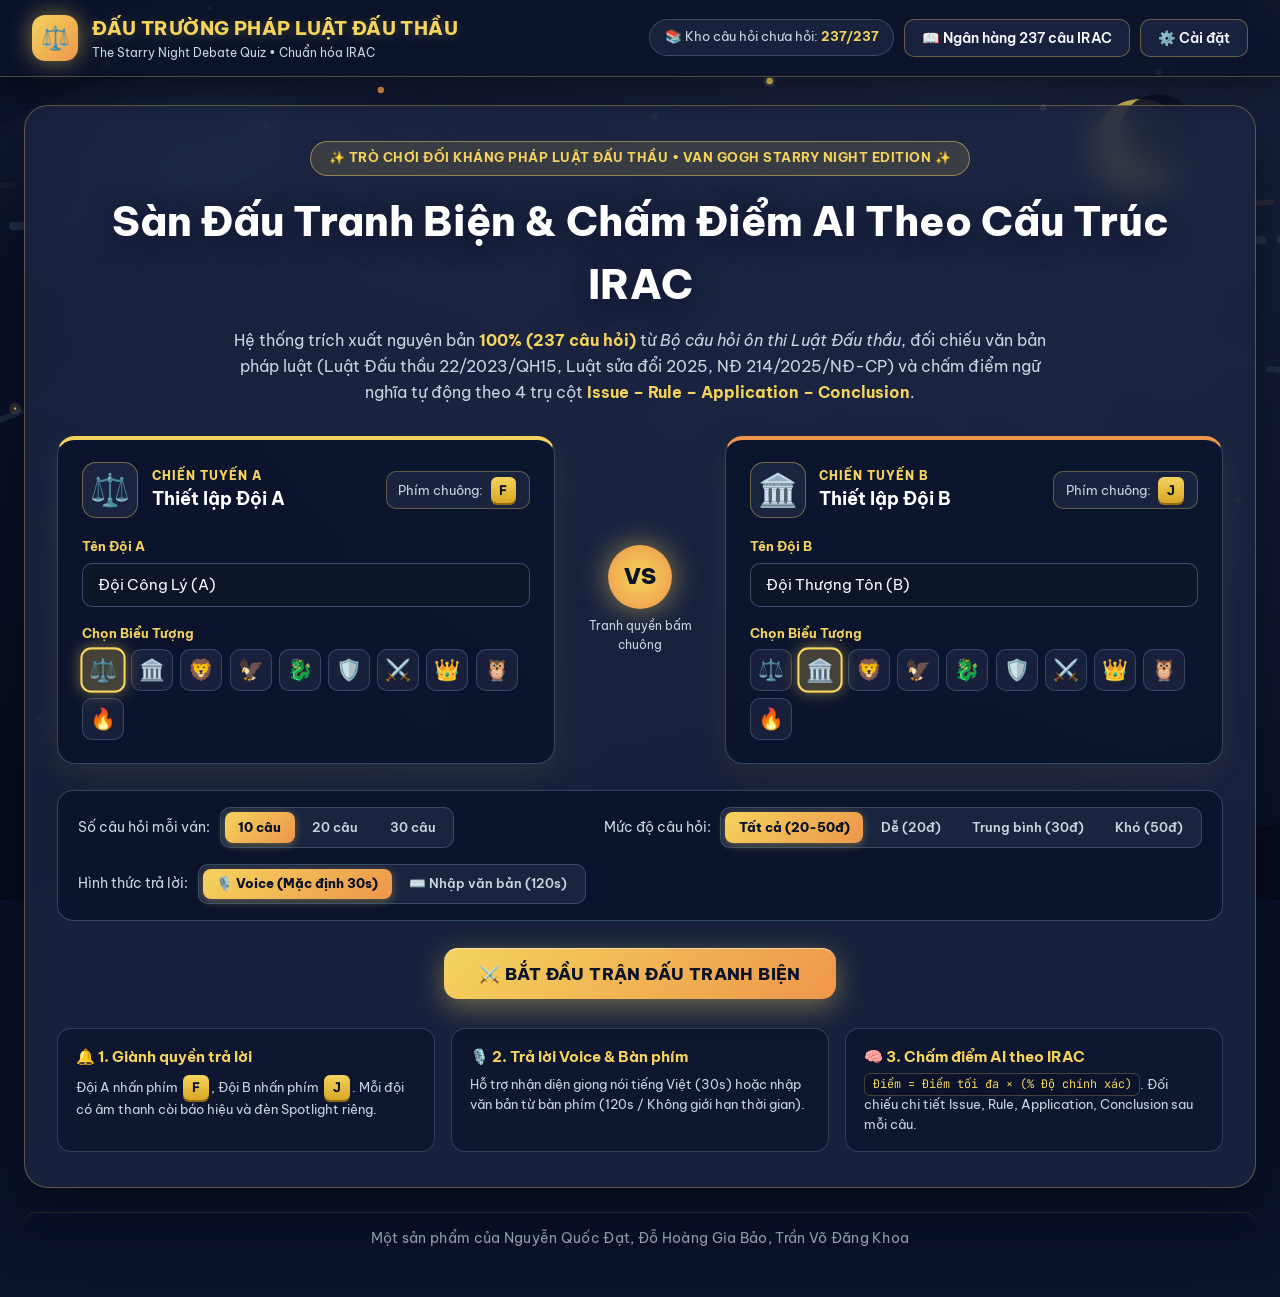
==== frontend-service/public/index.html @ 7b36e27c "feat(settings): Simplify text time setting to Default(120s) vs Custom(minutes/seconds) and add anti-" ====
<!DOCTYPE html>
<html lang="vi">
  <head>
    <meta charset="UTF-8" />
    <meta name="viewport" content="width=device-width, initial-scale=1.0" />
    <meta name="description" content="Trò chơi học thuật đối kháng ôn tập môn Pháp luật Đấu thầu theo cấu trúc IRAC - Trường Đại học Công nghệ Thông tin (UIT - ĐHQG TP.HCM)." />
    <meta name="author" content="Nguyễn Quốc Đạt, Đỗ Hoàng Gia Bảo, Trần Võ Đăng Khoa" />
    <meta name="referrer" content="no-referrer" />
    <title>Đấu Trường Pháp Luật Đấu Thầu | The Starry Night Debate Arena</title>
    <link rel="preconnect" href="https://fonts.googleapis.com" />
    <link rel="preconnect" href="https://fonts.gstatic.com" crossorigin />
    <link
      href="https://fonts.googleapis.com/css2?family=Be+Vietnam+Pro:ital,wght@0,400;0,500;0,600;0,700;0,800;1,400&family=Playfair+Display:ital,wght@0,700;0,800;1,600&family=JetBrains+Mono:wght@500;700&display=swap"
      rel="stylesheet"
    />
    <link rel="stylesheet" href="./styles.css?v=5.0" />
  </head>
  <body>
    <div id="root"></div>
    <script type="module" src="./app.js?v=5.0"></script>
  </body>
</html>
---- frontend-service/public/styles.css ----
:root {
  --bg-deep: #0B132B;
  --bg-deep-night: #0B132B;
  --bg-twilight: #1C2541;
  --cobalt-swirl: #3A506B;
  --star-yellow: #F4D35E;
  --star-amber: #EE964B;
  --cyan-glow: #5BC0BE;
  --text-light: #F8FAFC;
  --text-muted: #CBD5E1;
  --danger: #F87171;
  --success: #34D399;
}

* {
  box-sizing: border-box;
  margin: 0;
  padding: 0;
}

html, body {
  font-family: "Be Vietnam Pro", -apple-system, BlinkMacSystemFont, "Segoe UI", Roboto, sans-serif;
  background-color: var(--bg-deep);
  color: var(--text-light);
  min-height: 100vh;
  overflow-x: hidden;
  line-height: 1.55;
  -webkit-font-smoothing: antialiased;
}

h1, h2, .serif-title, .hero-heading, .victory-title {
  font-family: "Be Vietnam Pro", "Playfair Display", Georgia, serif;
}

kbd, code {
  font-family: "JetBrains Mono", monospace;
}

kbd {
  display: inline-block;
  padding: 0.15rem 0.55rem;
  border-radius: 6px;
  background: linear-gradient(180deg, #F4D35E, #D9A726);
  color: #0B132B;
  font-weight: 800;
  font-size: 0.84rem;
  box-shadow: 0 2px 0 #926B0F;
  margin: 0 2px;
}

code {
  background: rgba(11, 19, 43, 0.85);
  color: var(--star-yellow);
  padding: 0.15rem 0.45rem;
  border-radius: 6px;
  border: 1px solid rgba(244, 211, 94, 0.25);
  font-size: 0.88em;
}

/* =========================================================
   1. STARRY NIGHT FIXED BACKGROUND & SPOTLIGHTS
   ========================================================= */
.starry-bg-wrapper,
.starry-sky-layer {
  position: fixed;
  inset: 0;
  width: 100vw;
  height: 100vh;
  z-index: 0;
  pointer-events: none;
  overflow: hidden;
  background: radial-gradient(ellipse at 75% 15%, #1C2541 0%, #0B132B 70%, #060B19 100%);
}

.starry-svg {
  width: 100%;
  height: 100%;
  object-fit: cover;
  display: block;
}

.van-gogh-swirls path {
  animation: swirlDrift 16s ease-in-out infinite alternate;
}

.starry-star {
  animation: starTwinkle 3.5s ease-in-out infinite alternate;
}

@keyframes swirlDrift {
  0% {
    transform: translateX(-14px) translateY(0px);
  }
  100% {
    transform: translateX(16px) translateY(-8px);
  }
}

@keyframes starTwinkle {
  0% {
    opacity: 0.45;
  }
  100% {
    opacity: 1;
  }
}

.arena-spotlight {
  position: fixed;
  inset: 0;
  pointer-events: none;
  z-index: 1;
  transition: all 0.35s ease;
}

.spotlight-left {
  background: radial-gradient(circle at 22% 45%, rgba(244, 211, 94, 0.26) 0%, rgba(11, 19, 43, 0.76) 68%);
}

.spotlight-right {
  background: radial-gradient(circle at 78% 45%, rgba(238, 150, 75, 0.26) 0%, rgba(11, 19, 43, 0.76) 68%);
}

/* =========================================================
   2. APP SHELL & TOP NAVIGATION BAR
   ========================================================= */
.app-shell {
  position: relative;
  z-index: 2;
  min-height: 100vh;
  display: flex;
  flex-direction: column;
}

.top-nav {
  display: flex;
  align-items: center;
  justify-content: space-between;
  gap: 1rem;
  padding: 0.85rem 2rem;
  background: rgba(11, 19, 43, 0.86);
  backdrop-filter: blur(16px);
  border-bottom: 1px solid rgba(244, 211, 94, 0.28);
  position: sticky;
  top: 0;
  z-index: 40;
  box-shadow: 0 8px 32px rgba(0, 0, 0, 0.45);
}

@media (max-width: 820px) {
  .top-nav {
    flex-direction: column;
    padding: 0.85rem 1rem;
  }
}

.brand-logo {
  display: flex;
  align-items: center;
  gap: 0.9rem;
  cursor: pointer;
  user-select: none;
}

.brand-emblem {
  width: 46px;
  height: 46px;
  border-radius: 13px;
  background: linear-gradient(135deg, var(--star-yellow), var(--star-amber));
  color: var(--bg-deep);
  display: flex;
  align-items: center;
  justify-content: center;
  font-size: 1.45rem;
  font-weight: 800;
  box-shadow: 0 0 22px rgba(244, 211, 94, 0.5);
  flex-shrink: 0;
}

.brand-title {
  font-size: 1.18rem;
  font-weight: 800;
  color: var(--star-yellow);
  letter-spacing: 0.4px;
  text-shadow: 0 2px 12px rgba(244, 211, 94, 0.25);
}

.brand-subtitle {
  font-size: 0.78rem;
  color: var(--text-muted);
}

.nav-actions {
  display: flex;
  align-items: center;
  gap: 0.65rem;
  flex-wrap: wrap;
}

.history-pill {
  display: inline-flex;
  align-items: center;
  gap: 0.55rem;
  padding: 0.45rem 0.9rem;
  border-radius: 999px;
  background: rgba(28, 37, 65, 0.9);
  border: 1px solid rgba(58, 80, 107, 0.9);
  font-size: 0.84rem;
  color: var(--text-muted);
}

.history-pill strong {
  color: var(--star-yellow);
}

.btn-mini-reset {
  padding: 0.2rem 0.55rem;
  border-radius: 999px;
  background: rgba(238, 150, 75, 0.2);
  border: 1px solid rgba(238, 150, 75, 0.55);
  color: #FDBA74;
  font-size: 0.76rem;
  font-weight: 600;
  cursor: pointer;
  transition: all 0.2s ease;
  font-family: inherit;
}

.btn-mini-reset:hover {
  background: rgba(238, 150, 75, 0.38);
  color: #FFF;
}

/* =========================================================
   3. BUTTONS & CONTROLS
   ========================================================= */
.btn-secondary {
  display: inline-flex;
  align-items: center;
  justify-content: center;
  gap: 0.45rem;
  padding: 0.55rem 1.05rem;
  border-radius: 10px;
  background: rgba(28, 37, 65, 0.85);
  color: var(--text-light);
  border: 1px solid rgba(244, 211, 94, 0.35);
  font-weight: 600;
  font-size: 0.88rem;
  font-family: inherit;
  cursor: pointer;
  transition: all 0.2s ease;
}

.btn-secondary:hover {
  background: rgba(58, 80, 107, 0.9);
  border-color: var(--star-yellow);
  transform: translateY(-1px);
}

.btn-primary-gold {
  display: inline-flex;
  align-items: center;
  justify-content: center;
  gap: 0.6rem;
  padding: 0.95rem 2.2rem;
  border-radius: 14px;
  background: linear-gradient(135deg, #F4D35E 0%, #EE964B 100%);
  color: #0B132B;
  font-weight: 800;
  font-size: 1.05rem;
  letter-spacing: 0.4px;
  border: none;
  cursor: pointer;
  font-family: inherit;
  box-shadow: 0 8px 28px rgba(244, 211, 94, 0.4), inset 0 1px 0 rgba(255, 255, 255, 0.5);
  transition: all 0.22s ease;
}

.btn-primary-gold:hover:not(:disabled) {
  transform: translateY(-2px) scale(1.01);
  box-shadow: 0 12px 34px rgba(244, 211, 94, 0.6);
}

.btn-primary-gold:disabled {
  opacity: 0.6;
  cursor: not-allowed;
}

/* =========================================================
   4. LANDING PAGE & TEAM SETUP
   ========================================================= */
.landing-container {
  flex: 1;
  width: 100%;
  max-width: 1280px;
  margin: 0 auto;
  padding: 1.75rem 1.5rem 2rem;
  display: flex;
  flex-direction: column;
  justify-content: space-between;
  gap: 1.5rem;
}

.hero-card {
  background: rgba(28, 37, 65, 0.82);
  backdrop-filter: blur(18px);
  border: 1px solid rgba(244, 211, 94, 0.3);
  border-radius: 24px;
  padding: 2.2rem 2rem;
  box-shadow: 0 24px 60px rgba(4, 8, 20, 0.72);
  text-align: center;
}

.hero-badge {
  display: inline-flex;
  align-items: center;
  gap: 0.45rem;
  padding: 0.4rem 1.1rem;
  border-radius: 999px;
  background: rgba(244, 211, 94, 0.14);
  border: 1px solid rgba(244, 211, 94, 0.48);
  color: var(--star-yellow);
  font-size: 0.8rem;
  font-weight: 700;
  letter-spacing: 0.5px;
  margin-bottom: 0.9rem;
}

.hero-heading {
  font-size: clamp(1.7rem, 3.2vw, 2.55rem);
  font-weight: 800;
  color: #FFFFFF;
  margin-bottom: 0.75rem;
  text-shadow: 0 4px 24px rgba(11, 19, 43, 0.9);
}

.hero-desc {
  color: var(--text-muted);
  max-width: 840px;
  margin: 0 auto 1.85rem;
  font-size: 0.98rem;
  line-height: 1.65;
}

.hero-desc strong {
  color: var(--star-yellow);
}

.teams-setup-grid {
  display: grid;
  grid-template-columns: 1fr auto 1fr;
  gap: 1.5rem;
  align-items: stretch;
  margin-bottom: 1.65rem;
  text-align: left;
}

@media (max-width: 960px) {
  .teams-setup-grid {
    grid-template-columns: 1fr;
  }
}

.team-setup-box {
  background: rgba(11, 19, 43, 0.78);
  border: 1px solid rgba(58, 80, 107, 0.85);
  border-radius: 18px;
  padding: 1.4rem 1.5rem;
  transition: all 0.25s ease;
}

.team-a-box {
  border-top: 4px solid var(--star-yellow);
  box-shadow: 0 10px 30px rgba(244, 211, 94, 0.08);
}

.team-b-box {
  border-top: 4px solid var(--star-amber);
  box-shadow: 0 10px 30px rgba(238, 150, 75, 0.08);
}

.team-box-header {
  display: flex;
  align-items: center;
  justify-content: space-between;
  gap: 0.85rem;
  margin-bottom: 1.15rem;
  flex-wrap: wrap;
}

.team-avatar-large {
  width: 56px;
  height: 56px;
  border-radius: 14px;
  background: rgba(28, 37, 65, 0.95);
  border: 1px solid rgba(244, 211, 94, 0.4);
  display: flex;
  align-items: center;
  justify-content: center;
  font-size: 2rem;
  flex-shrink: 0;
}

.team-tag {
  display: block;
  font-size: 0.72rem;
  font-weight: 800;
  letter-spacing: 1px;
  color: var(--star-yellow);
  text-transform: uppercase;
}

.team-box-header h3 {
  font-size: 1.15rem;
  color: #FFFFFF;
}

.buzzer-badge {
  margin-left: auto;
  display: inline-flex;
  align-items: center;
  gap: 0.35rem;
  padding: 0.35rem 0.7rem;
  border-radius: 10px;
  background: rgba(28, 37, 65, 0.9);
  border: 1px solid rgba(244, 211, 94, 0.32);
  font-size: 0.82rem;
  color: var(--text-muted);
}

.field-label {
  display: block;
  font-size: 0.82rem;
  font-weight: 700;
  color: var(--star-yellow);
  margin-bottom: 0.4rem;
}

.text-input {
  width: 100%;
  padding: 0.7rem 0.95rem;
  border-radius: 10px;
  background: rgba(15, 23, 42, 0.92);
  border: 1px solid rgba(58, 80, 107, 0.95);
  color: var(--text-light);
  font-size: 0.96rem;
  font-family: inherit;
  margin-bottom: 1rem;
  transition: all 0.2s ease;
}

.text-input:focus {
  outline: none;
  border-color: var(--star-yellow);
  box-shadow: 0 0 0 3px rgba(244, 211, 94, 0.22);
}

.avatar-picker {
  display: flex;
  gap: 0.45rem;
  flex-wrap: wrap;
}

.avatar-btn {
  width: 42px;
  height: 42px;
  border-radius: 10px;
  font-size: 1.3rem;
  background: rgba(28, 37, 65, 0.75);
  border: 1px solid rgba(58, 80, 107, 0.85);
  cursor: pointer;
  transition: all 0.15s ease;
  display: flex;
  align-items: center;
  justify-content: center;
}

.avatar-btn:hover {
  border-color: var(--star-yellow);
  transform: translateY(-2px);
}

.avatar-btn.avatar-selected,
.avatar-btn.active {
  background: rgba(244, 211, 94, 0.24);
  border: 2px solid var(--star-yellow);
  transform: scale(1.08);
  box-shadow: 0 0 14px rgba(244, 211, 94, 0.45);
}

.vs-divider {
  display: flex;
  flex-direction: column;
  align-items: center;
  justify-content: center;
  gap: 0.55rem;
  padding: 0 0.35rem;
}

.vs-circle {
  width: 64px;
  height: 64px;
  border-radius: 50%;
  background: radial-gradient(circle, var(--star-yellow), var(--star-amber));
  color: var(--bg-deep);
  font-weight: 900;
  font-size: 1.35rem;
  display: flex;
  align-items: center;
  justify-content: center;
  box-shadow: 0 0 28px rgba(244, 211, 94, 0.55);
}

.vs-caption {
  font-size: 0.76rem;
  color: var(--text-muted);
  text-align: center;
  max-width: 110px;
}

/* Quick Match Options Bar */
.quick-match-bar {
  display: flex;
  align-items: center;
  justify-content: space-between;
  flex-wrap: wrap;
  gap: 1rem;
  padding: 1rem 1.25rem;
  border-radius: 16px;
  background: rgba(11, 19, 43, 0.78);
  border: 1px solid rgba(58, 80, 107, 0.85);
  margin-bottom: 1.65rem;
}

.quick-option {
  display: flex;
  align-items: center;
  gap: 0.6rem;
  flex-wrap: wrap;
  font-size: 0.88rem;
  color: var(--text-muted);
}

.segmented-control {
  display: inline-flex;
  background: rgba(28, 37, 65, 0.95);
  padding: 0.25rem;
  border-radius: 10px;
  border: 1px solid rgba(58, 80, 107, 0.85);
  gap: 0.25rem;
  flex-wrap: wrap;
}

.seg-btn {
  padding: 0.42rem 0.85rem;
  border-radius: 8px;
  border: none;
  background: transparent;
  color: var(--text-muted);
  font-weight: 600;
  font-size: 0.84rem;
  font-family: inherit;
  cursor: pointer;
  transition: all 0.18s ease;
}

.seg-btn:hover {
  color: #FFFFFF;
}

.seg-btn.seg-active {
  background: linear-gradient(135deg, var(--star-yellow), var(--star-amber));
  color: #0B132B;
  font-weight: 800;
  box-shadow: 0 2px 10px rgba(244, 211, 94, 0.35);
}

.config-summary-pill {
  padding: 0.42rem 0.85rem;
  border-radius: 8px;
  background: rgba(28, 37, 65, 0.9);
  border: 1px solid rgba(244, 211, 94, 0.28);
  color: var(--text-light);
  font-size: 0.84rem;
}

.config-summary-pill strong {
  color: var(--star-yellow);
}

.hero-cta-row {
  margin: 0.5rem 0 1.85rem;
}

.rules-grid {
  display: grid;
  grid-template-columns: repeat(3, 1fr);
  gap: 1rem;
  text-align: left;
}

@media (max-width: 860px) {
  .rules-grid {
    grid-template-columns: 1fr;
  }
}

.rule-mini-card {
  background: rgba(11, 19, 43, 0.68);
  border: 1px solid rgba(58, 80, 107, 0.7);
  border-radius: 14px;
  padding: 1rem 1.15rem;
}

.rule-mini-card h4 {
  color: var(--star-yellow);
  font-size: 0.95rem;
  margin-bottom: 0.35rem;
}

.rule-mini-card p {
  font-size: 0.84rem;
  color: var(--text-muted);
  line-height: 1.5;
}

.landing-credits {
  text-align: center;
  padding: 0.95rem 1rem;
  font-size: 0.85rem;
  color: rgba(203, 213, 225, 0.82);
  border-top: 1px solid rgba(244, 211, 94, 0.18);
  background: rgba(11, 19, 43, 0.65);
  border-radius: 12px;
  letter-spacing: 0.3px;
}

/* =========================================================
   5. DEBATE ARENA HUD & CENTERED CLOCK MEDALLION
   ========================================================= */
.arena-container {
  flex: 1;
  width: 100%;
  max-width: 1280px;
  margin: 0 auto;
  padding: 1.4rem 1.5rem 2.5rem;
  display: flex;
  flex-direction: column;
  gap: 1.25rem;
}

.arena-hud {
  display: grid;
  grid-template-columns: 1fr 240px 1fr;
  gap: 1.25rem;
  align-items: center;
  justify-items: center;
}

@media (max-width: 900px) {
  .arena-hud {
    grid-template-columns: 1fr;
  }
}

.hud-team {
  width: 100%;
  display: flex;
  align-items: center;
  justify-content: space-between;
  padding: 1.15rem 1.4rem;
  border-radius: 18px;
  background: rgba(28, 37, 65, 0.88);
  backdrop-filter: blur(14px);
  border: 2px solid rgba(58, 80, 107, 0.85);
  transition: all 0.3s ease;
}

.hud-team-a {
  border-left: 5px solid var(--star-yellow);
}

.hud-team-b {
  border-right: 5px solid var(--star-amber);
}

.hud-team.hud-active-spotlight {
  border-color: var(--star-yellow);
  box-shadow: 0 0 36px rgba(244, 211, 94, 0.6);
  transform: scale(1.02);
  background: rgba(38, 52, 92, 0.95);
}

.hud-team-meta {
  display: flex;
  align-items: center;
  gap: 0.85rem;
}

.hud-right {
  text-align: right;
}

.hud-avatar {
  width: 52px;
  height: 52px;
  border-radius: 14px;
  background: rgba(11, 19, 43, 0.9);
  border: 1px solid rgba(244, 211, 94, 0.35);
  display: flex;
  align-items: center;
  justify-content: center;
  font-size: 1.9rem;
}

.hud-name {
  font-weight: 800;
  font-size: 1.08rem;
  color: #FFFFFF;
}

.hud-key-hint {
  font-size: 0.78rem;
  color: var(--text-muted);
  margin-top: 0.15rem;
}

.hud-score {
  font-size: 2.15rem;
  font-weight: 800;
  color: var(--star-yellow);
  font-variant-numeric: tabular-nums;
}

.hud-score small {
  font-size: 1rem;
  color: var(--text-muted);
}

/* Dead-Center Clock Medallion */
.hud-center {
  width: 240px;
  margin: 0 auto;
  display: flex;
  flex-direction: column;
  align-items: center;
  justify-content: center;
  text-align: center;
  gap: 0.45rem;
  padding: 0.85rem 1rem;
  border-radius: 22px;
  background: rgba(11, 19, 43, 0.94);
  border: 1.5px solid rgba(244, 211, 94, 0.48);
  box-shadow: 0 12px 34px rgba(0, 0, 0, 0.6), 0 0 24px rgba(244, 211, 94, 0.15);
}

.round-pill {
  font-size: 0.76rem;
  font-weight: 800;
  letter-spacing: 0.9px;
  color: var(--star-yellow);
  text-transform: uppercase;
}

.timer-box {
  width: 100%;
  display: flex;
   flex-direction: column;
  align-items: center;
  justify-content: center;
}

.countdown-widget {
  width: 100%;
  display: flex;
  flex-direction: column;
  align-items: center;
  justify-content: center;
  gap: 0.4rem;
}

.countdown-ring-wrap {
  position: relative;
  width: 88px;
  height: 88px;
  margin: 0 auto;
  display: flex;
  align-items: center;
  justify-content: center;
}

.countdown-svg {
  transform: rotate(-90deg);
  filter: drop-shadow(0 0 10px rgba(244, 211, 94, 0.35));
}

.countdown-track {
  stroke: rgba(58, 80, 107, 0.7);
}

.countdown-progress {
  stroke: var(--star-yellow);
  stroke-linecap: round;
  transition: stroke-dashoffset 0.35s linear, stroke 0.25s ease;
}

.countdown-center-text {
  position: absolute;
  inset: 0;
  display: flex;
  align-items: center;
  justify-content: center;
  font-size: 1.55rem;
  font-weight: 800;
  color: var(--star-yellow);
  font-variant-numeric: tabular-nums;
  text-shadow: 0 2px 10px rgba(244, 211, 94, 0.35);
}

.countdown-phase-label {
  font-size: 0.78rem;
  font-weight: 700;
  color: var(--text-light);
  text-align: center;
}

.countdown-bar-outer {
  width: 100%;
  height: 6px;
  border-radius: 999px;
  background: rgba(28, 37, 65, 0.95);
  overflow: hidden;
  border: 1px solid rgba(58, 80, 107, 0.8);
}

.countdown-bar-inner {
  height: 100%;
  background: linear-gradient(90deg, var(--star-yellow), var(--star-amber));
  border-radius: 999px;
  transition: width 0.35s linear;
}

.countdown-widget.timer-critical .countdown-progress {
  stroke: #F87171;
}

.countdown-widget.timer-critical .countdown-center-text {
  color: #F87171;
  animation: criticalPulse 0.45s ease-in-out infinite alternate;
}

.countdown-widget.timer-critical .countdown-bar-inner {
  background: linear-gradient(90deg, #EF4444, #F87171);
}

@keyframes criticalPulse {
  from {
    transform: scale(1);
    text-shadow: 0 0 8px rgba(248, 113, 113, 0.5);
  }
  to {
    transform: scale(1.12);
    text-shadow: 0 0 22px rgba(248, 113, 113, 0.95);
  }
}

.btn-quit-match {
  background: transparent;
  border: none;
  color: rgba(248, 113, 113, 0.85);
  font-size: 0.75rem;
  font-weight: 600;
  cursor: pointer;
  font-family: inherit;
  margin-top: 0.1rem;
}

.btn-quit-match:hover {
  color: #FCA5A5;
  text-decoration: underline;
}

/* Stage Transition & Question Card */
.stage-transition-card,
.question-arena-card {
  background: rgba(28, 37, 65, 0.86);
  backdrop-filter: blur(18px);
  border: 1px solid rgba(244, 211, 94, 0.38);
  border-radius: 22px;
  padding: 2rem;
  box-shadow: 0 20px 50px rgba(4, 8, 20, 0.7);
}

.stage-transition-card {
  text-align: center;
  padding: 4rem 2rem;
}

.swirl-spinner {
  width: 56px;
  height: 56px;
  border-radius: 50%;
  border: 4px solid rgba(244, 211, 94, 0.2);
  border-top-color: var(--star-yellow);
  border-right-color: var(--star-amber);
  margin: 0 auto 1.2rem;
  animation: spin 0.9s linear infinite;
}

@keyframes spin {
  to {
    transform: rotate(360deg);
  }
}

.transition-diff {
  color: var(--text-muted);
  margin-top: 0.5rem;
}

.question-card-header {
  display: flex;
  align-items: center;
  justify-content: space-between;
  flex-wrap: wrap;
  gap: 0.75rem;
  margin-bottom: 1.1rem;
}

.q-number-badge {
  padding: 0.35rem 0.9rem;
  border-radius: 999px;
  background: rgba(11, 19, 43, 0.85);
  border: 1px solid rgba(244, 211, 94, 0.35);
  color: var(--star-yellow);
  font-weight: 700;
  font-size: 0.84rem;
}

.q-diff-badge {
  padding: 0.35rem 0.95rem;
  border-radius: 999px;
  font-weight: 700;
  font-size: 0.84rem;
}

.diff-easy {
  background: rgba(52, 211, 153, 0.18);
  color: #6EE7B7;
  border: 1px solid rgba(52, 211, 153, 0.48);
}

.diff-medium {
  background: rgba(244, 211, 94, 0.18);
  color: var(--star-yellow);
  border: 1px solid rgba(244, 211, 94, 0.5);
}

.diff-hard {
  background: rgba(238, 150, 75, 0.22);
  color: #FDBA74;
  border: 1px solid rgba(238, 150, 75, 0.55);
}

.question-verbatim-text {
  font-size: clamp(1.2rem, 2.1vw, 1.5rem);
  font-weight: 700;
  color: #FFFFFF;
  line-height: 1.6;
  padding: 1.35rem 1.5rem;
  border-radius: 16px;
  background: rgba(11, 19, 43, 0.78);
  border-left: 5px solid var(--star-yellow);
  margin-bottom: 1.5rem;
}

/* Buzzer Buttons Zone */
.steal-alert {
  padding: 0.85rem 1.15rem;
  border-radius: 12px;
  background: rgba(238, 150, 75, 0.2);
  border: 1px solid var(--star-amber);
  color: #FDBA74;
  font-weight: 600;
  text-align: center;
  margin-bottom: 1.15rem;
}

.buzzer-buttons-row {
  display: grid;
  grid-template-columns: 1fr 1fr;
  gap: 1.35rem;
}

@media (max-width: 720px) {
  .buzzer-buttons-row {
    grid-template-columns: 1fr;
  }
}

.buzzer-big-btn {
  display: flex;
  flex-direction: column;
  align-items: center;
  justify-content: center;
  gap: 0.5rem;
  padding: 1.85rem 1.25rem;
  border-radius: 18px;
  background: linear-gradient(145deg, rgba(17, 27, 56, 0.95), rgba(11, 19, 43, 0.95));
  border: 2px solid rgba(244, 211, 94, 0.4);
  color: #FFFFFF;
  cursor: pointer;
  font-family: inherit;
  transition: all 0.2s ease;
}

.buzzer-a:hover:not(:disabled) {
  border-color: var(--star-yellow);
  box-shadow: 0 0 32px rgba(244, 211, 94, 0.5);
  transform: translateY(-3px);
}

.buzzer-b {
  border-color: rgba(238, 150, 75, 0.45);
}

.buzzer-b:hover:not(:disabled) {
  border-color: var(--star-amber);
  box-shadow: 0 0 32px rgba(238, 150, 75, 0.5);
  transform: translateY(-3px);
}

.buzzer-disabled {
  opacity: 0.4;
  cursor: not-allowed;
}

.buzzer-icon {
  font-size: 2.5rem;
}

.buzzer-team-title {
  font-size: 1.2rem;
  font-weight: 800;
  color: var(--star-yellow);
}

.buzzer-key-Prompt {
  font-size: 0.88rem;
  color: var(--text-muted);
}

/* Answering Panel */
.answering-panel {
  background: rgba(11, 19, 43, 0.82);
  border: 1px solid rgba(244, 211, 94, 0.35);
  border-radius: 18px;
  padding: 1.4rem;
}

.answering-banner {
  display: flex;
  align-items: center;
  justify-content: space-between;
  flex-wrap: wrap;
  gap: 1rem;
  margin-bottom: 1.15rem;
}

.answering-team-info {
  display: flex;
  align-items: center;
  gap: 0.75rem;
}

.spotlight-icon {
  font-size: 1.65rem;
}

.answering-team-info strong {
  color: var(--star-yellow);
  font-size: 1.05rem;
}

.answering-team-info p {
  font-size: 0.82rem;
  color: var(--text-muted);
}

.mode-switcher {
  display: inline-flex;
  background: rgba(28, 37, 65, 0.95);
  padding: 0.25rem;
  border-radius: 10px;
  border: 1px solid rgba(58, 80, 107, 0.9);
  gap: 0.25rem;
}

.mode-btn {
  padding: 0.45rem 0.9rem;
  border-radius: 8px;
  border: none;
  background: transparent;
  color: var(--text-muted);
  font-weight: 600;
  font-size: 0.84rem;
  font-family: inherit;
  cursor: pointer;
}

.mode-btn.mode-active {
  background: var(--star-yellow);
  color: #0B132B;
  font-weight: 800;
}

.voice-controls-box {
  margin-bottom: 1rem;
}

.btn-mic {
  width: 100%;
  padding: 0.85rem 1.2rem;
  border-radius: 12px;
  border: 1.5px dashed rgba(244, 211, 94, 0.55);
  background: rgba(28, 37, 65, 0.8);
  color: var(--star-yellow);
  font-weight: 700;
  font-size: 0.95rem;
  font-family: inherit;
  cursor: pointer;
  transition: all 0.2s ease;
}

.btn-mic.mic-recording {
  background: rgba(239, 68, 68, 0.22);
  border: 1.5px solid #F87171;
  color: #FCA5A5;
}

.interim-transcript {
  margin-top: 0.6rem;
  padding: 0.6rem 0.9rem;
  border-radius: 8px;
  background: rgba(244, 211, 94, 0.12);
  color: var(--star-yellow);
  font-style: italic;
  font-size: 0.9rem;
}

.voice-error-msg {
  margin-top: 0.6rem;
  padding: 0.6rem 0.9rem;
  border-radius: 8px;
  background: rgba(239, 68, 68, 0.18);
  border: 1px solid rgba(248, 113, 113, 0.45);
  color: #FCA5A5;
  font-size: 0.85rem;
}

.answer-textarea {
  width: 100%;
  min-height: 125px;
  padding: 1rem;
  border-radius: 12px;
  background: rgba(7, 12, 28, 0.92);
  border: 1.5px solid rgba(58, 80, 107, 0.95);
  color: #FFFFFF;
  font-size: 1rem;
  font-family: inherit;
  resize: vertical;
  margin-bottom: 1rem;
}

.answer-textarea:focus {
  outline: none;
  border-color: var(--star-yellow);
  box-shadow: 0 0 0 3px rgba(244, 211, 94, 0.22);
}

.answering-actions {
  display: flex;
  justify-content: flex-end;
}

.grading-loading-box {
  text-align: center;
  padding: 2.5rem 1rem;
  color: var(--star-yellow);
  font-weight: 600;
}

/* =========================================================
   6. ROUND RESULT & IRAC SIDE-BY-SIDE COMPARISON
   ========================================================= */
.round-result-panel {
  display: flex;
  flex-direction: column;
  gap: 1.4rem;
}

.score-summary-banner {
  display: grid;
  grid-template-columns: auto 1fr auto;
  gap: 1.35rem;
  align-items: center;
  padding: 1.35rem;
  border-radius: 16px;
  background: rgba(11, 19, 43, 0.88);
  border: 1px solid rgba(244, 211, 94, 0.4);
}

@media (max-width: 860px) {
  .score-summary-banner {
    grid-template-columns: 1fr;
    text-align: center;
  }
}

.score-circle {
  width: 96px;
  height: 96px;
  border-radius: 50%;
  background: radial-gradient(circle, rgba(244, 211, 94, 0.25), rgba(11, 19, 43, 0.95));
  border: 3px solid var(--star-yellow);
  display: flex;
  flex-direction: column;
  align-items: center;
  justify-content: center;
  margin: 0 auto;
}

.accuracy-big {
  font-size: 1.65rem;
  font-weight: 800;
  color: var(--star-yellow);
}

.accuracy-label {
  font-size: 0.7rem;
  color: var(--text-muted);
}

.formula-title {
  font-size: 1.1rem;
  margin-bottom: 0.35rem;
}

.earned-points-highlight {
  color: #6EE7B7;
  font-size: 1.25rem;
}

.formula-math {
  font-size: 0.88rem;
  color: var(--text-muted);
  margin-bottom: 0.5rem;
}

.ai-feedback-text {
  font-size: 0.92rem;
  color: var(--text-light);
}

.irac-pillar-bars {
  display: grid;
  grid-template-columns: 1fr 1fr;
  gap: 0.5rem 1rem;
  background: rgba(28, 37, 65, 0.8);
  padding: 0.85rem 1rem;
  border-radius: 12px;
  font-size: 0.84rem;
}

.pillar-item strong {
  color: var(--star-yellow);
}

.comparison-table-wrapper {
  background: rgba(11, 19, 43, 0.78);
  border: 1px solid rgba(58, 80, 107, 0.85);
  border-radius: 16px;
  padding: 1.35rem;
}

.comparison-heading {
  color: var(--star-yellow);
  font-size: 1.05rem;
  margin-bottom: 1rem;
}

.comparison-grid {
  display: grid;
  grid-template-columns: 1fr 1.35fr;
  gap: 1.25rem;
}

@media (max-width: 900px) {
  .comparison-grid {
    grid-template-columns: 1fr;
  }
}

.player-answer-col h4,
.canonical-irac-col h4 {
  font-size: 0.92rem;
  color: var(--text-muted);
  margin-bottom: 0.65rem;
}

.player-answer-box {
  padding: 1rem;
  border-radius: 12px;
  background: rgba(28, 37, 65, 0.75);
  border: 1px solid rgba(58, 80, 107, 0.9);
  color: #FFFFFF;
  min-height: 160px;
  white-space: pre-wrap;
  line-height: 1.6;
}

.irac-blocks {
  display: flex;
  flex-direction: column;
  gap: 0.75rem;
}

.irac-block {
  padding: 0.85rem 1rem;
  border-radius: 12px;
  background: rgba(28, 37, 65, 0.82);
  border-left: 4px solid var(--star-yellow);
}

.irac-tag {
  display: inline-block;
  font-size: 0.76rem;
  font-weight: 800;
  text-transform: uppercase;
  letter-spacing: 0.5px;
  color: var(--star-yellow);
  margin-bottom: 0.25rem;
}

.irac-block p {
  font-size: 0.92rem;
  color: var(--text-light);
  line-height: 1.55;
}

.next-round-row {
  display: flex;
  justify-content: center;
}

/* =========================================================
   7. VICTORY SCREEN & PROMINENT AUTHOR PLAQUE
   ========================================================= */
.victory-container {
  flex: 1;
  width: 100%;
  max-width: 1060px;
  margin: 0 auto;
  padding: 2rem 1.5rem 3rem;
  display: flex;
  align-items: center;
  justify-content: center;
}

.confetti-canvas {
  position: fixed;
  inset: 0;
  pointer-events: none;
  z-index: 30;
}

.victory-card {
  position: relative;
  z-index: 35;
  width: 100%;
  background: rgba(28, 37, 65, 0.9);
  backdrop-filter: blur(20px);
  border: 2px solid rgba(244, 211, 94, 0.55);
  border-radius: 26px;
  padding: 2.5rem 2rem;
  text-align: center;
  box-shadow: 0 28px 80px rgba(0, 0, 0, 0.8);
}

.victory-crown {
  font-size: 3.6rem;
  margin-bottom: 0.5rem;
}

.victory-subtitle {
  font-size: 0.84rem;
  font-weight: 800;
  letter-spacing: 1.2px;
  color: var(--star-amber);
  margin-bottom: 0.4rem;
}

.victory-title {
  font-size: clamp(1.6rem, 3vw, 2.4rem);
  font-weight: 800;
  color: var(--star-yellow);
  margin-bottom: 1.75rem;
}

.final-scoreboard {
  display: grid;
  grid-template-columns: 1fr auto 1fr;
  gap: 1.25rem;
  align-items: center;
  margin-bottom: 2rem;
}

@media (max-width: 720px) {
  .final-scoreboard {
    grid-template-columns: 1fr;
  }
}

.final-team-card {
  padding: 1.5rem;
  border-radius: 18px;
  background: rgba(11, 19, 43, 0.85);
  border: 1.5px solid rgba(58, 80, 107, 0.85);
}

.final-team-card.winner-glow {
  border-color: var(--star-yellow);
  box-shadow: 0 0 36px rgba(244, 211, 94, 0.45);
}

.final-avatar {
  font-size: 2.8rem;
  display: block;
  margin-bottom: 0.5rem;
}

.final-points {
  font-size: 2rem;
  font-weight: 800;
  color: var(--star-yellow);
  margin-top: 0.35rem;
}

.final-vs {
  font-size: 1.4rem;
  font-weight: 900;
  color: var(--star-amber);
}

.authors-honor-plaque {
  padding: 1.5rem;
  border-radius: 18px;
  background: linear-gradient(135deg, rgba(244, 211, 94, 0.16), rgba(238, 150, 75, 0.14));
  border: 1.5px solid rgba(244, 211, 94, 0.55);
  margin-bottom: 1.85rem;
}

.plaque-header {
  font-size: 0.82rem;
  font-weight: 800;
  letter-spacing: 1px;
  color: var(--star-yellow);
  margin-bottom: 0.55rem;
}

.authors-names {
  display: flex;
  align-items: center;
  justify-content: center;
  flex-wrap: wrap;
  gap: 0.75rem;
  font-size: 1.25rem;
  font-weight: 800;
  color: #FFFFFF;
  margin-bottom: 0.4rem;
}

.author-dot {
  color: var(--star-yellow);
}

.plaque-sub {
  font-size: 0.84rem;
  color: var(--text-muted);
}

.victory-actions {
  display: flex;
  align-items: center;
  justify-content: center;
  gap: 1rem;
  flex-wrap: wrap;
}

/* =========================================================
   8. MODALS (SETTINGS & 237 QUESTION BANK)
   ========================================================= */
.modal-backdrop {
  position: fixed;
  inset: 0;
  z-index: 80;
  background: rgba(5, 9, 22, 0.84);
  backdrop-filter: blur(10px);
  display: flex;
  align-items: center;
  justify-content: center;
  padding: 1.25rem;
}

.modal-card {
  width: 100%;
  max-width: 650px;
  max-height: 88vh;
  overflow-y: auto;
  background: #131C38;
  border: 1px solid rgba(244, 211, 94, 0.45);
  border-radius: 20px;
  padding: 1.5rem;
  box-shadow: 0 24px 64px rgba(0, 0, 0, 0.8);
}

.modal-wide {
  max-width: 980px;
}

.modal-header {
  display: flex;
  align-items: center;
  justify-content: space-between;
  padding-bottom: 1rem;
  border-bottom: 1px solid rgba(58, 80, 107, 0.65);
  margin-bottom: 1.15rem;
}

.modal-header h3 {
  color: var(--star-yellow);
  font-size: 1.2rem;
}

.btn-close {
  width: 34px;
  height: 34px;
  border-radius: 8px;
  border: 1px solid rgba(58, 80, 107, 0.85);
  background: rgba(11, 19, 43, 0.8);
  color: var(--text-light);
  cursor: pointer;
}

.modal-body {
  display: flex;
  flex-direction: column;
  gap: 0.95rem;
}

.settings-row {
  display: flex;
  align-items: center;
  justify-content: space-between;
  flex-wrap: wrap;
  gap: 1rem;
  padding: 0.65rem 0;
  border-bottom: 1px solid rgba(58, 80, 107, 0.35);
}

.settings-subrow {
  background: rgba(11, 19, 43, 0.55);
  padding: 0.75rem 1rem;
  border-radius: 12px;
  border: 1px dashed rgba(244, 211, 94, 0.38);
}

.settings-row select,
.bank-filter-bar select,
.key-input {
  padding: 0.55rem 0.85rem;
  border-radius: 8px;
  background: rgba(11, 19, 43, 0.92);
  border: 1px solid rgba(58, 80, 107, 0.95);
  color: #FFFFFF;
  font-family: inherit;
  font-weight: 600;
}

.text-time-customizer {
  display: flex;
  align-items: center;
  gap: 0.6rem;
  flex-wrap: wrap;
}

.custom-seconds-wrap {
  display: inline-flex;
  align-items: center;
  gap: 0.35rem;
  color: var(--text-muted);
  font-size: 0.85rem;
}

.key-input {
  width: 64px;
  text-align: center;
  text-transform: uppercase;
  color: var(--star-yellow);
  font-weight: 800;
}

.modal-footer {
  margin-top: 1.35rem;
  display: flex;
  justify-content: flex-end;
}

.bank-filter-bar {
  display: grid;
  grid-template-columns: 1fr auto;
  gap: 0.85rem;
  margin-bottom: 1rem;
}

.bank-filter-bar .text-input {
  margin-bottom: 0;
}

.bank-list {
  display: flex;
  flex-direction: column;
  gap: 0.85rem;
  max-height: 62vh;
  overflow-y: auto;
  padding-right: 0.35rem;
}

.bank-item-card {
  background: rgba(11, 19, 43, 0.85);
  border: 1px solid rgba(58, 80, 107, 0.8);
  border-radius: 14px;
  padding: 1rem 1.15rem;
}

.bank-item-header {
  display: flex;
  align-items: flex-start;
  justify-content: space-between;
  gap: 0.85rem;
  margin-bottom: 0.75rem;
  color: #FFFFFF;
}

.bank-irac-grid {
  display: grid;
  grid-template-columns: 1fr 1fr;
  gap: 0.6rem 1rem;
  font-size: 0.85rem;
  color: var(--text-muted);
}

@media (max-width: 760px) {
  .bank-irac-grid {
    grid-template-columns: 1fr;
  }
}

.bank-irac-grid strong {
  color: var(--star-yellow);
}
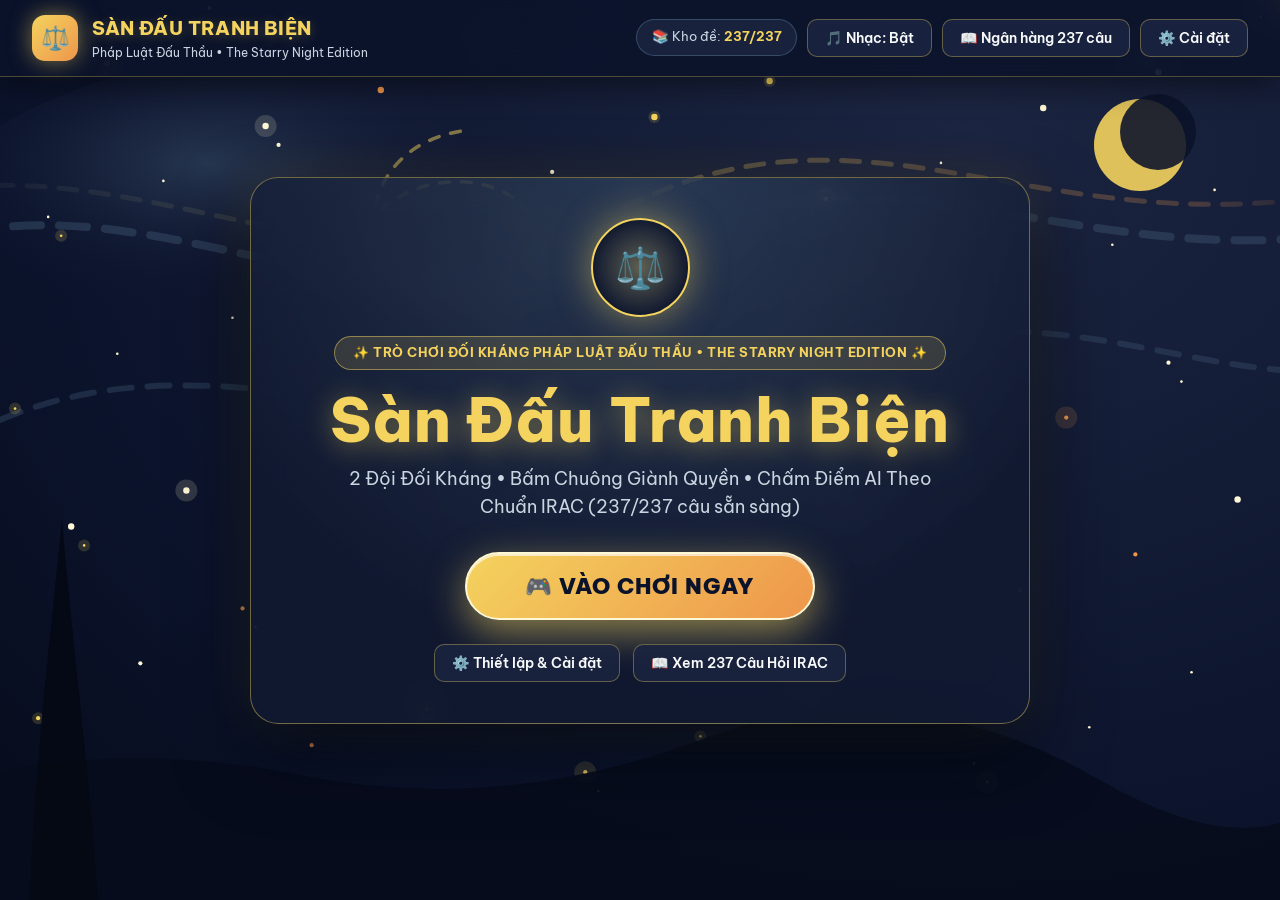
==== commit 50446ce9: "feat: add 2-stage Welcome screen, Sàn Đấu Tranh Biện title, Web Audio BGM, and fluid responsive scal" ====
--- a/frontend-service/public/index.html
+++ b/frontend-service/public/index.html
@@ -2,21 +2,21 @@
 <html lang="vi">
   <head>
     <meta charset="UTF-8" />
-    <meta name="viewport" content="width=device-width, initial-scale=1.0" />
-    <meta name="description" content="Trò chơi học thuật đối kháng ôn tập môn Pháp luật Đấu thầu theo cấu trúc IRAC - Trường Đại học Công nghệ Thông tin (UIT - ĐHQG TP.HCM)." />
+    <meta name="viewport" content="width=device-width, initial-scale=1.0, maximum-scale=5.0" />
+    <meta name="description" content="Sàn Đấu Tranh Biện - Trò chơi học thuật đối kháng môn Pháp luật Đấu thầu (UIT - ĐHQG TP.HCM)." />
     <meta name="author" content="Nguyễn Quốc Đạt, Đỗ Hoàng Gia Bảo, Trần Võ Đăng Khoa" />
     <meta name="referrer" content="no-referrer" />
-    <title>Đấu Trường Pháp Luật Đấu Thầu | The Starry Night Debate Arena</title>
+    <title>Sàn Đấu Tranh Biện | Pháp Luật Đấu Thầu</title>
     <link rel="preconnect" href="https://fonts.googleapis.com" />
     <link rel="preconnect" href="https://fonts.gstatic.com" crossorigin />
     <link
       href="https://fonts.googleapis.com/css2?family=Be+Vietnam+Pro:ital,wght@0,400;0,500;0,600;0,700;0,800;1,400&family=Playfair+Display:ital,wght@0,700;0,800;1,600&family=JetBrains+Mono:wght@500;700&display=swap"
       rel="stylesheet"
     />
-    <link rel="stylesheet" href="./styles.css?v=5.0" />
+    <link rel="stylesheet" href="./styles.css?v=6.0" />
   </head>
   <body>
     <div id="root"></div>
-    <script type="module" src="./app.js?v=5.0"></script>
+    <script type="module" src="./app.js?v=6.0"></script>
   </body>
 </html>
--- a/frontend-service/public/styles.css
+++ b/frontend-service/public/styles.css
@@ -287,18 +287,148 @@
 }
 
 /* =========================================================
-   4. LANDING PAGE & TEAM SETUP
+   4. GAME WELCOME SCREEN & TEAM SETUP LOBBY
    ========================================================= */
+.welcome-screen {
+  flex: 1;
+  width: 100%;
+  max-width: 1120px;
+  min-height: calc(100dvh - 78px);
+  margin: 0 auto;
+  padding: clamp(1rem, 3vh, 2.5rem) clamp(1rem, 3vw, 2rem);
+  display: flex;
+  flex-direction: column;
+  align-items: center;
+  justify-content: space-between;
+  gap: 1.5rem;
+}
+
+.welcome-hero-box {
+  margin: auto 0;
+  width: 100%;
+  max-width: 780px;
+  background: radial-gradient(circle at 50% 0%, rgba(58, 80, 107, 0.52), rgba(17, 25, 48, 0.88) 72%);
+  backdrop-filter: blur(20px);
+  border: 1.5px solid rgba(244, 211, 94, 0.42);
+  border-radius: 28px;
+  padding: clamp(1.8rem, 4.5vh, 3.4rem) clamp(1.25rem, 4vw, 3rem);
+  text-align: center;
+  box-shadow: 0 28px 75px rgba(3, 6, 16, 0.82), 0 0 48px rgba(244, 211, 94, 0.14);
+  animation: floatCardIn 0.55s cubic-bezier(0.16, 1, 0.3, 1);
+}
+
+@keyframes floatCardIn {
+  from {
+    opacity: 0;
+    transform: translateY(18px) scale(0.97);
+  }
+  to {
+    opacity: 1;
+    transform: translateY(0) scale(1);
+  }
+}
+
+.welcome-crest-ring {
+  width: clamp(78px, 11vh, 104px);
+  height: clamp(78px, 11vh, 104px);
+  margin: 0 auto 1.15rem;
+  border-radius: 50%;
+  background: radial-gradient(circle, rgba(244, 211, 94, 0.28) 0%, rgba(11, 19, 43, 0.92) 75%);
+  border: 2.5px solid var(--star-yellow);
+  display: flex;
+  align-items: center;
+  justify-content: center;
+  box-shadow: 0 0 36px rgba(244, 211, 94, 0.5);
+  animation: crestPulse 3.2s ease-in-out infinite alternate;
+}
+
+@keyframes crestPulse {
+  from {
+    transform: translateY(0) scale(1);
+    box-shadow: 0 0 26px rgba(244, 211, 94, 0.42);
+  }
+  to {
+    transform: translateY(-5px) scale(1.05);
+    box-shadow: 0 0 46px rgba(244, 211, 94, 0.72);
+  }
+}
+
+.welcome-crest-icon {
+  font-size: clamp(2.4rem, 4.5vh, 3.2rem);
+}
+
+.welcome-game-title {
+  font-size: clamp(2.2rem, 5vw, 3.8rem);
+  font-weight: 800;
+  color: var(--star-yellow);
+  letter-spacing: 0.8px;
+  text-shadow: 0 4px 28px rgba(244, 211, 94, 0.45);
+  margin-bottom: 0.65rem;
+  line-height: 1.15;
+}
+
+.welcome-game-tagline {
+  font-size: clamp(0.92rem, 1.5vw, 1.12rem);
+  color: var(--text-muted);
+  max-width: 620px;
+  margin: 0 auto 2rem;
+}
+
+.welcome-cta-group {
+  margin-bottom: 1.5rem;
+}
+
+.btn-enter-game {
+  display: inline-flex;
+  align-items: center;
+  justify-content: center;
+  gap: 0.75rem;
+  padding: clamp(0.95rem, 2vh, 1.25rem) clamp(2.2rem, 5vw, 3.6rem);
+  border-radius: 999px;
+  background: linear-gradient(135deg, #F4D35E 0%, #EE964B 100%);
+  color: #0B132B;
+  font-size: clamp(1.1rem, 2vw, 1.35rem);
+  font-weight: 900;
+  letter-spacing: 1px;
+  border: 2px solid #FFF8D6;
+  cursor: pointer;
+  font-family: inherit;
+  box-shadow: 0 12px 38px rgba(244, 211, 94, 0.55), inset 0 2px 0 rgba(255, 255, 255, 0.65);
+  transition: all 0.22s ease;
+}
+
+.btn-enter-game:hover:not(:disabled) {
+  transform: translateY(-3px) scale(1.04);
+  box-shadow: 0 16px 48px rgba(244, 211, 94, 0.8);
+}
+
+.welcome-quick-links {
+  display: flex;
+  align-items: center;
+  justify-content: center;
+  gap: 0.85rem;
+  flex-wrap: wrap;
+}
+
+.setup-top-bar {
+  display: flex;
+  align-items: center;
+  justify-content: space-between;
+  gap: 0.75rem;
+  flex-wrap: wrap;
+  margin-bottom: 1rem;
+}
+
 .landing-container {
   flex: 1;
   width: 100%;
   max-width: 1280px;
   margin: 0 auto;
-  padding: 1.75rem 1.5rem 2rem;
+  padding: clamp(1rem, 2.2vh, 1.75rem) clamp(0.85rem, 2.5vw, 1.5rem) 2rem;
   display: flex;
   flex-direction: column;
   justify-content: space-between;
-  gap: 1.5rem;
+  gap: 1.25rem;
 }
 
 .hero-card {
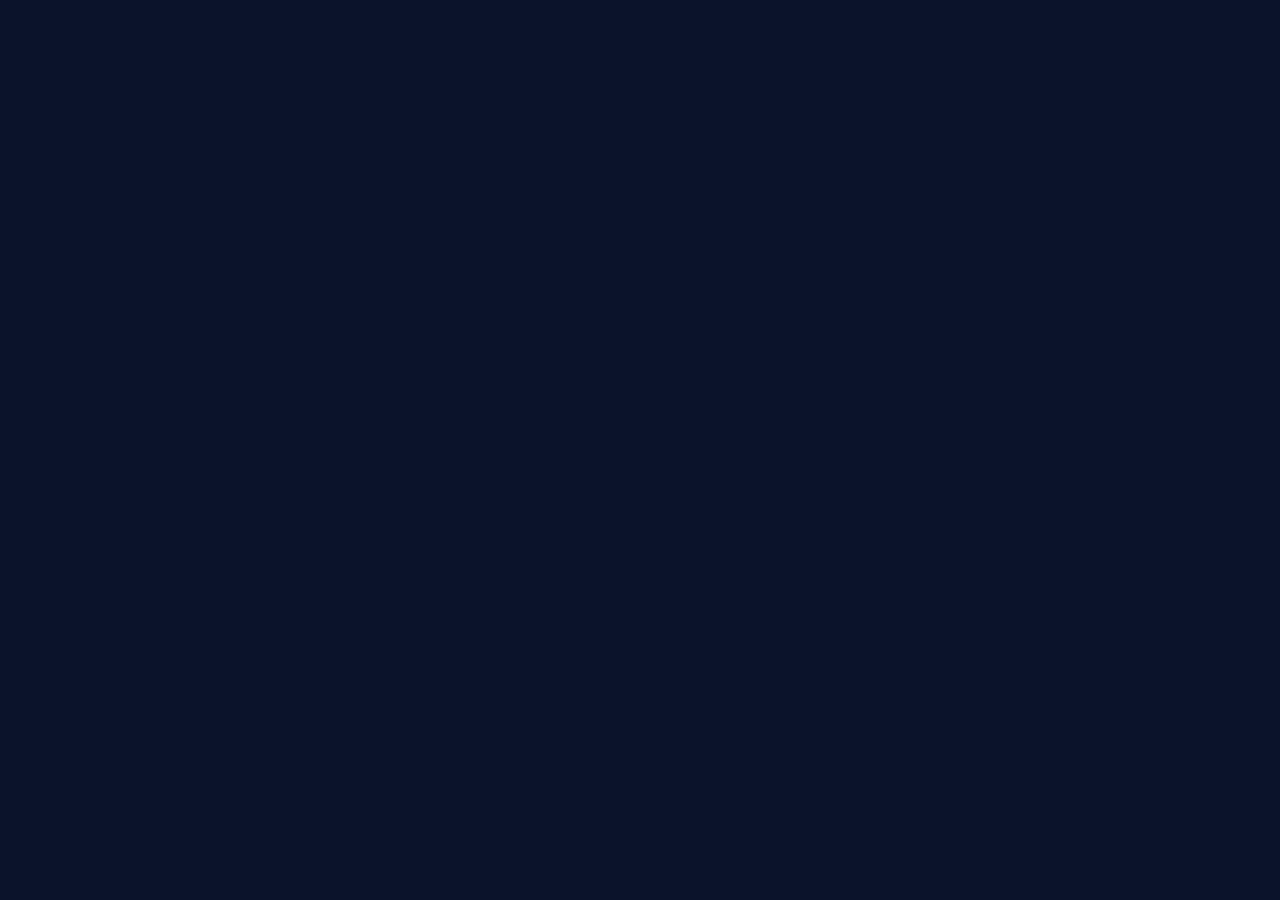
==== commit 3564c49e: "feat(v9.0): Olympia gameshow UI, zero-scroll 100dvh, MVC services, single data & Dockerfile" ====
--- a/frontend-service/public/index.html
+++ b/frontend-service/public/index.html
@@ -3,20 +3,22 @@
   <head>
     <meta charset="UTF-8" />
     <meta name="viewport" content="width=device-width, initial-scale=1.0, maximum-scale=5.0" />
-    <meta name="description" content="Sàn Đấu Tranh Biện - Trò chơi học thuật đối kháng môn Pháp luật Đấu thầu (UIT - ĐHQG TP.HCM)." />
+    <meta name="description" content="Sàn Đấu Tranh Biện - Gameshow đối kháng Pháp luật Đấu thầu." />
     <meta name="author" content="Nguyễn Quốc Đạt, Đỗ Hoàng Gia Bảo, Trần Võ Đăng Khoa" />
     <meta name="referrer" content="no-referrer" />
     <title>Sàn Đấu Tranh Biện | Pháp Luật Đấu Thầu</title>
+    <link rel="icon" type="image/svg+xml" href="./favicon.svg?v=9.0" />
+    <link rel="shortcut icon" href="./favicon.svg?v=9.0" />
     <link rel="preconnect" href="https://fonts.googleapis.com" />
     <link rel="preconnect" href="https://fonts.gstatic.com" crossorigin />
     <link
       href="https://fonts.googleapis.com/css2?family=Be+Vietnam+Pro:ital,wght@0,400;0,500;0,600;0,700;0,800;1,400&family=Playfair+Display:ital,wght@0,700;0,800;1,600&family=JetBrains+Mono:wght@500;700&display=swap"
       rel="stylesheet"
     />
-    <link rel="stylesheet" href="./styles.css?v=6.0" />
+    <link rel="stylesheet" href="./css/styles.css?v=9.0" />
   </head>
   <body>
     <div id="root"></div>
-    <script type="module" src="./app.js?v=6.0"></script>
+    <script type="module" src="./js/app.js?v=9.0"></script>
   </body>
 </html>
--- a/frontend-service/public/css/styles.css
+++ b/frontend-service/public/css/styles.css
@@ -0,0 +1,2739 @@
+:root {
+  --bg-deep: #0B132B;
+  --bg-deep-night: #0B132B;
+  --bg-twilight: #1C2541;
+  --cobalt-swirl: #3A506B;
+  --star-yellow: #F4D35E;
+  --star-amber: #EE964B;
+  --cyan-glow: #5BC0BE;
+  --text-light: #F8FAFC;
+  --text-muted: #CBD5E1;
+  --danger: #F87171;
+  --success: #34D399;
+}
+
+* {
+  box-sizing: border-box;
+  margin: 0;
+  padding: 0;
+}
+
+html, body {
+  font-family: "Be Vietnam Pro", -apple-system, BlinkMacSystemFont, "Segoe UI", Roboto, sans-serif;
+  background-color: var(--bg-deep);
+  color: var(--text-light);
+  min-height: 100vh;
+  overflow-x: hidden;
+  line-height: 1.55;
+  -webkit-font-smoothing: antialiased;
+}
+
+h1, h2, .serif-title, .hero-heading, .victory-title {
+  font-family: "Be Vietnam Pro", "Playfair Display", Georgia, serif;
+}
+
+kbd, code {
+  font-family: "JetBrains Mono", monospace;
+}
+
+kbd {
+  display: inline-block;
+  padding: 0.15rem 0.55rem;
+  border-radius: 6px;
+  background: linear-gradient(180deg, #F4D35E, #D9A726);
+  color: #0B132B;
+  font-weight: 800;
+  font-size: 0.84rem;
+  box-shadow: 0 2px 0 #926B0F;
+  margin: 0 2px;
+}
+
+code {
+  background: rgba(11, 19, 43, 0.85);
+  color: var(--star-yellow);
+  padding: 0.15rem 0.45rem;
+  border-radius: 6px;
+  border: 1px solid rgba(244, 211, 94, 0.25);
+  font-size: 0.88em;
+}
+
+/* =========================================================
+   1. STARRY NIGHT FIXED BACKGROUND & SPOTLIGHTS
+   ========================================================= */
+.starry-bg-wrapper,
+.starry-sky-layer {
+  position: fixed;
+  inset: 0;
+  width: 100vw;
+  height: 100vh;
+  z-index: 0;
+  pointer-events: none;
+  overflow: hidden;
+  background: radial-gradient(ellipse at 75% 15%, #1C2541 0%, #0B132B 70%, #060B19 100%);
+}
+
+.starry-svg {
+  width: 100%;
+  height: 100%;
+  object-fit: cover;
+  display: block;
+}
+
+.van-gogh-swirls path {
+  animation: swirlDrift 16s ease-in-out infinite alternate;
+}
+
+.starry-star {
+  animation: starTwinkle 3.5s ease-in-out infinite alternate;
+}
+
+@keyframes swirlDrift {
+  0% {
+    transform: translateX(-14px) translateY(0px);
+  }
+  100% {
+    transform: translateX(16px) translateY(-8px);
+  }
+}
+
+@keyframes starTwinkle {
+  0% {
+    opacity: 0.45;
+  }
+  100% {
+    opacity: 1;
+  }
+}
+
+.arena-spotlight {
+  position: fixed;
+  inset: 0;
+  pointer-events: none;
+  z-index: 1;
+  transition: all 0.35s ease;
+}
+
+.spotlight-left {
+  background: radial-gradient(circle at 22% 45%, rgba(244, 211, 94, 0.26) 0%, rgba(11, 19, 43, 0.76) 68%);
+}
+
+.spotlight-right {
+  background: radial-gradient(circle at 78% 45%, rgba(238, 150, 75, 0.26) 0%, rgba(11, 19, 43, 0.76) 68%);
+}
+
+/* =========================================================
+   2. APP SHELL & TOP NAVIGATION BAR
+   ========================================================= */
+.app-shell {
+  position: relative;
+  z-index: 2;
+  min-height: 100vh;
+  display: flex;
+  flex-direction: column;
+}
+
+.top-nav {
+  display: flex;
+  align-items: center;
+  justify-content: space-between;
+  gap: 1rem;
+  padding: 0.85rem 2rem;
+  background: rgba(11, 19, 43, 0.86);
+  backdrop-filter: blur(16px);
+  border-bottom: 1px solid rgba(244, 211, 94, 0.28);
+  position: sticky;
+  top: 0;
+  z-index: 40;
+  box-shadow: 0 8px 32px rgba(0, 0, 0, 0.45);
+}
+
+@media (max-width: 820px) {
+  .top-nav {
+    flex-direction: column;
+    padding: 0.85rem 1rem;
+  }
+}
+
+.brand-logo {
+  display: flex;
+  align-items: center;
+  gap: 0.9rem;
+  cursor: pointer;
+  user-select: none;
+}
+
+.brand-emblem {
+  width: 46px;
+  height: 46px;
+  border-radius: 13px;
+  background: linear-gradient(135deg, var(--star-yellow), var(--star-amber));
+  color: var(--bg-deep);
+  display: flex;
+  align-items: center;
+  justify-content: center;
+  font-size: 1.45rem;
+  font-weight: 800;
+  box-shadow: 0 0 22px rgba(244, 211, 94, 0.5);
+  flex-shrink: 0;
+}
+
+.brand-title {
+  font-size: 1.18rem;
+  font-weight: 800;
+  color: var(--star-yellow);
+  letter-spacing: 0.4px;
+  text-shadow: 0 2px 12px rgba(244, 211, 94, 0.25);
+}
+
+.brand-subtitle {
+  font-size: 0.78rem;
+  color: var(--text-muted);
+}
+
+.nav-actions {
+  display: flex;
+  align-items: center;
+  gap: 0.65rem;
+  flex-wrap: wrap;
+}
+
+.history-pill {
+  display: inline-flex;
+  align-items: center;
+  gap: 0.55rem;
+  padding: 0.45rem 0.9rem;
+  border-radius: 999px;
+  background: rgba(28, 37, 65, 0.9);
+  border: 1px solid rgba(58, 80, 107, 0.9);
+  font-size: 0.84rem;
+  color: var(--text-muted);
+}
+
+.history-pill strong {
+  color: var(--star-yellow);
+}
+
+.btn-mini-reset {
+  padding: 0.2rem 0.55rem;
+  border-radius: 999px;
+  background: rgba(238, 150, 75, 0.2);
+  border: 1px solid rgba(238, 150, 75, 0.55);
+  color: #FDBA74;
+  font-size: 0.76rem;
+  font-weight: 600;
+  cursor: pointer;
+  transition: all 0.2s ease;
+  font-family: inherit;
+}
+
+.btn-mini-reset:hover {
+  background: rgba(238, 150, 75, 0.38);
+  color: #FFF;
+}
+
+/* =========================================================
+   3. BUTTONS & CONTROLS
+   ========================================================= */
+.btn-secondary {
+  display: inline-flex;
+  align-items: center;
+  justify-content: center;
+  gap: 0.45rem;
+  padding: 0.55rem 1.05rem;
+  border-radius: 10px;
+  background: rgba(28, 37, 65, 0.85);
+  color: var(--text-light);
+  border: 1px solid rgba(244, 211, 94, 0.35);
+  font-weight: 600;
+  font-size: 0.88rem;
+  font-family: inherit;
+  cursor: pointer;
+  transition: all 0.2s ease;
+}
+
+.btn-secondary:hover {
+  background: rgba(58, 80, 107, 0.9);
+  border-color: var(--star-yellow);
+  transform: translateY(-1px);
+}
+
+.btn-primary-gold {
+  display: inline-flex;
+  align-items: center;
+  justify-content: center;
+  gap: 0.6rem;
+  padding: 0.95rem 2.2rem;
+  border-radius: 14px;
+  background: linear-gradient(135deg, #F4D35E 0%, #EE964B 100%);
+  color: #0B132B;
+  font-weight: 800;
+  font-size: 1.05rem;
+  letter-spacing: 0.4px;
+  border: none;
+  cursor: pointer;
+  font-family: inherit;
+  box-shadow: 0 8px 28px rgba(244, 211, 94, 0.4), inset 0 1px 0 rgba(255, 255, 255, 0.5);
+  transition: all 0.22s ease;
+}
+
+.btn-primary-gold:hover:not(:disabled) {
+  transform: translateY(-2px) scale(1.01);
+  box-shadow: 0 12px 34px rgba(244, 211, 94, 0.6);
+}
+
+.btn-primary-gold:disabled {
+  opacity: 0.6;
+  cursor: not-allowed;
+}
+
+/* =========================================================
+   4. GAME WELCOME SCREEN & TEAM SETUP LOBBY
+   ========================================================= */
+.welcome-screen {
+  flex: 1;
+  width: 100%;
+  max-width: 1120px;
+  min-height: calc(100dvh - 78px);
+  margin: 0 auto;
+  padding: clamp(1rem, 3vh, 2.5rem) clamp(1rem, 3vw, 2rem);
+  display: flex;
+  flex-direction: column;
+  align-items: center;
+  justify-content: space-between;
+  gap: 1.5rem;
+}
+
+.welcome-hero-box {
+  margin: auto 0;
+  width: 100%;
+  max-width: 780px;
+  background: radial-gradient(circle at 50% 0%, rgba(58, 80, 107, 0.52), rgba(17, 25, 48, 0.88) 72%);
+  backdrop-filter: blur(20px);
+  border: 1.5px solid rgba(244, 211, 94, 0.42);
+  border-radius: 28px;
+  padding: clamp(1.8rem, 4.5vh, 3.4rem) clamp(1.25rem, 4vw, 3rem);
+  text-align: center;
+  box-shadow: 0 28px 75px rgba(3, 6, 16, 0.82), 0 0 48px rgba(244, 211, 94, 0.14);
+  animation: floatCardIn 0.55s cubic-bezier(0.16, 1, 0.3, 1);
+}
+
+@keyframes floatCardIn {
+  from {
+    opacity: 0;
+    transform: translateY(18px) scale(0.97);
+  }
+  to {
+    opacity: 1;
+    transform: translateY(0) scale(1);
+  }
+}
+
+.welcome-crest-ring {
+  width: clamp(78px, 11vh, 104px);
+  height: clamp(78px, 11vh, 104px);
+  margin: 0 auto 1.15rem;
+  border-radius: 50%;
+  background: radial-gradient(circle, rgba(244, 211, 94, 0.28) 0%, rgba(11, 19, 43, 0.92) 75%);
+  border: 2.5px solid var(--star-yellow);
+  display: flex;
+  align-items: center;
+  justify-content: center;
+  box-shadow: 0 0 36px rgba(244, 211, 94, 0.5);
+  animation: crestPulse 3.2s ease-in-out infinite alternate;
+}
+
+@keyframes crestPulse {
+  from {
+    transform: translateY(0) scale(1);
+    box-shadow: 0 0 26px rgba(244, 211, 94, 0.42);
+  }
+  to {
+    transform: translateY(-5px) scale(1.05);
+    box-shadow: 0 0 46px rgba(244, 211, 94, 0.72);
+  }
+}
+
+.welcome-crest-icon {
+  font-size: clamp(2.4rem, 4.5vh, 3.2rem);
+}
+
+.welcome-game-title {
+  font-size: clamp(2.2rem, 5vw, 3.8rem);
+  font-weight: 800;
+  color: var(--star-yellow);
+  letter-spacing: 0.8px;
+  text-shadow: 0 4px 28px rgba(244, 211, 94, 0.45);
+  margin-bottom: 0.65rem;
+  line-height: 1.15;
+}
+
+.welcome-game-tagline {
+  font-size: clamp(0.92rem, 1.5vw, 1.12rem);
+  color: var(--text-muted);
+  max-width: 620px;
+  margin: 0 auto 2rem;
+}
+
+.welcome-cta-group {
+  margin-bottom: 1.5rem;
+}
+
+.btn-enter-game {
+  display: inline-flex;
+  align-items: center;
+  justify-content: center;
+  gap: 0.75rem;
+  padding: clamp(0.95rem, 2vh, 1.25rem) clamp(2.2rem, 5vw, 3.6rem);
+  border-radius: 999px;
+  background: linear-gradient(135deg, #F4D35E 0%, #EE964B 100%);
+  color: #0B132B;
+  font-size: clamp(1.1rem, 2vw, 1.35rem);
+  font-weight: 900;
+  letter-spacing: 1px;
+  border: 2px solid #FFF8D6;
+  cursor: pointer;
+  font-family: inherit;
+  box-shadow: 0 12px 38px rgba(244, 211, 94, 0.55), inset 0 2px 0 rgba(255, 255, 255, 0.65);
+  transition: all 0.22s ease;
+}
+
+.btn-enter-game:hover:not(:disabled) {
+  transform: translateY(-3px) scale(1.04);
+  box-shadow: 0 16px 48px rgba(244, 211, 94, 0.8);
+}
+
+.welcome-quick-links {
+  display: flex;
+  align-items: center;
+  justify-content: center;
+  gap: 0.85rem;
+  flex-wrap: wrap;
+}
+
+.setup-top-bar {
+  display: flex;
+  align-items: center;
+  justify-content: space-between;
+  gap: 0.75rem;
+  flex-wrap: wrap;
+  margin-bottom: 1rem;
+}
+
+.landing-container {
+  flex: 1;
+  width: 100%;
+  max-width: 1280px;
+  margin: 0 auto;
+  padding: clamp(1rem, 2.2vh, 1.75rem) clamp(0.85rem, 2.5vw, 1.5rem) 2rem;
+  display: flex;
+  flex-direction: column;
+  justify-content: space-between;
+  gap: 1.25rem;
+}
+
+.hero-card {
+  background: rgba(28, 37, 65, 0.82);
+  backdrop-filter: blur(18px);
+  border: 1px solid rgba(244, 211, 94, 0.3);
+  border-radius: 24px;
+  padding: 2.2rem 2rem;
+  box-shadow: 0 24px 60px rgba(4, 8, 20, 0.72);
+  text-align: center;
+}
+
+.hero-badge {
+  display: inline-flex;
+  align-items: center;
+  gap: 0.45rem;
+  padding: 0.4rem 1.1rem;
+  border-radius: 999px;
+  background: rgba(244, 211, 94, 0.14);
+  border: 1px solid rgba(244, 211, 94, 0.48);
+  color: var(--star-yellow);
+  font-size: 0.8rem;
+  font-weight: 700;
+  letter-spacing: 0.5px;
+  margin-bottom: 0.9rem;
+}
+
+.hero-heading {
+  font-size: clamp(1.7rem, 3.2vw, 2.55rem);
+  font-weight: 800;
+  color: #FFFFFF;
+  margin-bottom: 0.75rem;
+  text-shadow: 0 4px 24px rgba(11, 19, 43, 0.9);
+}
+
+.hero-desc {
+  color: var(--text-muted);
+  max-width: 840px;
+  margin: 0 auto 1.85rem;
+  font-size: 0.98rem;
+  line-height: 1.65;
+}
+
+.hero-desc strong {
+  color: var(--star-yellow);
+}
+
+.teams-setup-grid {
+  display: grid;
+  grid-template-columns: 1fr auto 1fr;
+  gap: 1.5rem;
+  align-items: stretch;
+  margin-bottom: 1.65rem;
+  text-align: left;
+}
+
+@media (max-width: 960px) {
+  .teams-setup-grid {
+    grid-template-columns: 1fr;
+  }
+}
+
+.team-setup-box {
+  background: rgba(11, 19, 43, 0.78);
+  border: 1px solid rgba(58, 80, 107, 0.85);
+  border-radius: 18px;
+  padding: 1.4rem 1.5rem;
+  transition: all 0.25s ease;
+}
+
+.team-a-box {
+  border-top: 4px solid var(--star-yellow);
+  box-shadow: 0 10px 30px rgba(244, 211, 94, 0.08);
+}
+
+.team-b-box {
+  border-top: 4px solid var(--star-amber);
+  box-shadow: 0 10px 30px rgba(238, 150, 75, 0.08);
+}
+
+.team-box-header {
+  display: flex;
+  align-items: center;
+  justify-content: space-between;
+  gap: 0.85rem;
+  margin-bottom: 1.15rem;
+  flex-wrap: wrap;
+}
+
+.team-avatar-large {
+  width: 56px;
+  height: 56px;
+  border-radius: 14px;
+  background: rgba(28, 37, 65, 0.95);
+  border: 1px solid rgba(244, 211, 94, 0.4);
+  display: flex;
+  align-items: center;
+  justify-content: center;
+  font-size: 2rem;
+  flex-shrink: 0;
+}
+
+.team-tag {
+  display: block;
+  font-size: 0.72rem;
+  font-weight: 800;
+  letter-spacing: 1px;
+  color: var(--star-yellow);
+  text-transform: uppercase;
+}
+
+.team-box-header h3 {
+  font-size: 1.15rem;
+  color: #FFFFFF;
+}
+
+.buzzer-badge {
+  margin-left: auto;
+  display: inline-flex;
+  align-items: center;
+  gap: 0.35rem;
+  padding: 0.35rem 0.7rem;
+  border-radius: 10px;
+  background: rgba(28, 37, 65, 0.9);
+  border: 1px solid rgba(244, 211, 94, 0.32);
+  font-size: 0.82rem;
+  color: var(--text-muted);
+}
+
+.field-label {
+  display: block;
+  font-size: 0.82rem;
+  font-weight: 700;
+  color: var(--star-yellow);
+  margin-bottom: 0.4rem;
+}
+
+.text-input {
+  width: 100%;
+  padding: 0.7rem 0.95rem;
+  border-radius: 10px;
+  background: rgba(15, 23, 42, 0.92);
+  border: 1px solid rgba(58, 80, 107, 0.95);
+  color: var(--text-light);
+  font-size: 0.96rem;
+  font-family: inherit;
+  margin-bottom: 1rem;
+  transition: all 0.2s ease;
+}
+
+.text-input:focus {
+  outline: none;
+  border-color: var(--star-yellow);
+  box-shadow: 0 0 0 3px rgba(244, 211, 94, 0.22);
+}
+
+.avatar-picker {
+  display: flex;
+  gap: 0.45rem;
+  flex-wrap: wrap;
+}
+
+.avatar-btn {
+  width: 42px;
+  height: 42px;
+  border-radius: 10px;
+  font-size: 1.3rem;
+  background: rgba(28, 37, 65, 0.75);
+  border: 1px solid rgba(58, 80, 107, 0.85);
+  cursor: pointer;
+  transition: all 0.15s ease;
+  display: flex;
+  align-items: center;
+  justify-content: center;
+}
+
+.avatar-btn:hover {
+  border-color: var(--star-yellow);
+  transform: translateY(-2px);
+}
+
+.avatar-btn.avatar-selected,
+.avatar-btn.active {
+  background: rgba(244, 211, 94, 0.24);
+  border: 2px solid var(--star-yellow);
+  transform: scale(1.08);
+  box-shadow: 0 0 14px rgba(244, 211, 94, 0.45);
+}
+
+.vs-divider {
+  display: flex;
+  flex-direction: column;
+  align-items: center;
+  justify-content: center;
+  gap: 0.55rem;
+  padding: 0 0.35rem;
+}
+
+.vs-circle {
+  width: 64px;
+  height: 64px;
+  border-radius: 50%;
+  background: radial-gradient(circle, var(--star-yellow), var(--star-amber));
+  color: var(--bg-deep);
+  font-weight: 900;
+  font-size: 1.35rem;
+  display: flex;
+  align-items: center;
+  justify-content: center;
+  box-shadow: 0 0 28px rgba(244, 211, 94, 0.55);
+}
+
+.vs-caption {
+  font-size: 0.76rem;
+  color: var(--text-muted);
+  text-align: center;
+  max-width: 110px;
+}
+
+/* Quick Match Options Bar */
+.quick-match-bar {
+  display: flex;
+  align-items: center;
+  justify-content: space-between;
+  flex-wrap: wrap;
+  gap: 1rem;
+  padding: 1rem 1.25rem;
+  border-radius: 16px;
+  background: rgba(11, 19, 43, 0.78);
+  border: 1px solid rgba(58, 80, 107, 0.85);
+  margin-bottom: 1.65rem;
+}
+
+.quick-option {
+  display: flex;
+  align-items: center;
+  gap: 0.6rem;
+  flex-wrap: wrap;
+  font-size: 0.88rem;
+  color: var(--text-muted);
+}
+
+.segmented-control {
+  display: inline-flex;
+  background: rgba(28, 37, 65, 0.95);
+  padding: 0.25rem;
+  border-radius: 10px;
+  border: 1px solid rgba(58, 80, 107, 0.85);
+  gap: 0.25rem;
+  flex-wrap: wrap;
+}
+
+.seg-btn {
+  padding: 0.42rem 0.85rem;
+  border-radius: 8px;
+  border: none;
+  background: transparent;
+  color: var(--text-muted);
+  font-weight: 600;
+  font-size: 0.84rem;
+  font-family: inherit;
+  cursor: pointer;
+  transition: all 0.18s ease;
+}
+
+.seg-btn:hover {
+  color: #FFFFFF;
+}
+
+.seg-btn.seg-active {
+  background: linear-gradient(135deg, var(--star-yellow), var(--star-amber));
+  color: #0B132B;
+  font-weight: 800;
+  box-shadow: 0 2px 10px rgba(244, 211, 94, 0.35);
+}
+
+.config-summary-pill {
+  padding: 0.42rem 0.85rem;
+  border-radius: 8px;
+  background: rgba(28, 37, 65, 0.9);
+  border: 1px solid rgba(244, 211, 94, 0.28);
+  color: var(--text-light);
+  font-size: 0.84rem;
+}
+
+.config-summary-pill strong {
+  color: var(--star-yellow);
+}
+
+.hero-cta-row {
+  margin: 0.5rem 0 1.85rem;
+}
+
+.rules-grid {
+  display: grid;
+  grid-template-columns: repeat(3, 1fr);
+  gap: 1rem;
+  text-align: left;
+}
+
+@media (max-width: 860px) {
+  .rules-grid {
+    grid-template-columns: 1fr;
+  }
+}
+
+.rule-mini-card {
+  background: rgba(11, 19, 43, 0.68);
+  border: 1px solid rgba(58, 80, 107, 0.7);
+  border-radius: 14px;
+  padding: 1rem 1.15rem;
+}
+
+.rule-mini-card h4 {
+  color: var(--star-yellow);
+  font-size: 0.95rem;
+  margin-bottom: 0.35rem;
+}
+
+.rule-mini-card p {
+  font-size: 0.84rem;
+  color: var(--text-muted);
+  line-height: 1.5;
+}
+
+.landing-credits {
+  text-align: center;
+  padding: 0.95rem 1rem;
+  font-size: 0.85rem;
+  color: rgba(203, 213, 225, 0.82);
+  border-top: 1px solid rgba(244, 211, 94, 0.18);
+  background: rgba(11, 19, 43, 0.65);
+  border-radius: 12px;
+  letter-spacing: 0.3px;
+}
+
+/* =========================================================
+   5. DEBATE ARENA HUD & CENTERED CLOCK MEDALLION
+   ========================================================= */
+.arena-container {
+  flex: 1;
+  width: 100%;
+  max-width: 1280px;
+  margin: 0 auto;
+  padding: 1.4rem 1.5rem 2.5rem;
+  display: flex;
+  flex-direction: column;
+  gap: 1.25rem;
+}
+
+.arena-hud {
+  display: grid;
+  grid-template-columns: 1fr 240px 1fr;
+  gap: 1.25rem;
+  align-items: center;
+  justify-items: center;
+}
+
+@media (max-width: 900px) {
+  .arena-hud {
+    grid-template-columns: 1fr;
+  }
+}
+
+.hud-team {
+  width: 100%;
+  display: flex;
+  align-items: center;
+  justify-content: space-between;
+  padding: 1.15rem 1.4rem;
+  border-radius: 18px;
+  background: rgba(28, 37, 65, 0.88);
+  backdrop-filter: blur(14px);
+  border: 2px solid rgba(58, 80, 107, 0.85);
+  transition: all 0.3s ease;
+}
+
+.hud-team-a {
+  border-left: 5px solid var(--star-yellow);
+}
+
+.hud-team-b {
+  border-right: 5px solid var(--star-amber);
+}
+
+.hud-team.hud-active-spotlight {
+  border-color: var(--star-yellow);
+  box-shadow: 0 0 36px rgba(244, 211, 94, 0.6);
+  transform: scale(1.02);
+  background: rgba(38, 52, 92, 0.95);
+}
+
+.hud-team-meta {
+  display: flex;
+  align-items: center;
+  gap: 0.85rem;
+}
+
+.hud-right {
+  text-align: right;
+}
+
+.hud-avatar {
+  width: 52px;
+  height: 52px;
+  border-radius: 14px;
+  background: rgba(11, 19, 43, 0.9);
+  border: 1px solid rgba(244, 211, 94, 0.35);
+  display: flex;
+  align-items: center;
+  justify-content: center;
+  font-size: 1.9rem;
+}
+
+.hud-name {
+  font-weight: 800;
+  font-size: 1.08rem;
+  color: #FFFFFF;
+}
+
+.hud-key-hint {
+  font-size: 0.78rem;
+  color: var(--text-muted);
+  margin-top: 0.15rem;
+}
+
+.hud-score {
+  font-size: 2.15rem;
+  font-weight: 800;
+  color: var(--star-yellow);
+  font-variant-numeric: tabular-nums;
+}
+
+.hud-score small {
+  font-size: 1rem;
+  color: var(--text-muted);
+}
+
+/* Dead-Center Clock Medallion */
+.hud-center {
+  width: 240px;
+  margin: 0 auto;
+  display: flex;
+  flex-direction: column;
+  align-items: center;
+  justify-content: center;
+  text-align: center;
+  gap: 0.45rem;
+  padding: 0.85rem 1rem;
+  border-radius: 22px;
+  background: rgba(11, 19, 43, 0.94);
+  border: 1.5px solid rgba(244, 211, 94, 0.48);
+  box-shadow: 0 12px 34px rgba(0, 0, 0, 0.6), 0 0 24px rgba(244, 211, 94, 0.15);
+}
+
+.round-pill {
+  font-size: 0.76rem;
+  font-weight: 800;
+  letter-spacing: 0.9px;
+  color: var(--star-yellow);
+  text-transform: uppercase;
+}
+
+.timer-box {
+  width: 100%;
+  display: flex;
+   flex-direction: column;
+  align-items: center;
+  justify-content: center;
+}
+
+.countdown-widget {
+  width: 100%;
+  display: flex;
+  flex-direction: column;
+  align-items: center;
+  justify-content: center;
+  gap: 0.4rem;
+}
+
+.countdown-ring-wrap {
+  position: relative;
+  width: 88px;
+  height: 88px;
+  margin: 0 auto;
+  display: flex;
+  align-items: center;
+  justify-content: center;
+}
+
+.countdown-svg {
+  transform: rotate(-90deg);
+  filter: drop-shadow(0 0 10px rgba(244, 211, 94, 0.35));
+}
+
+.countdown-track {
+  stroke: rgba(58, 80, 107, 0.7);
+}
+
+.countdown-progress {
+  stroke: var(--star-yellow);
+  stroke-linecap: round;
+  transition: stroke-dashoffset 0.35s linear, stroke 0.25s ease;
+}
+
+.countdown-center-text {
+  position: absolute;
+  inset: 0;
+  display: flex;
+  align-items: center;
+  justify-content: center;
+  font-size: 1.55rem;
+  font-weight: 800;
+  color: var(--star-yellow);
+  font-variant-numeric: tabular-nums;
+  text-shadow: 0 2px 10px rgba(244, 211, 94, 0.35);
+}
+
+.countdown-phase-label {
+  font-size: 0.78rem;
+  font-weight: 700;
+  color: var(--text-light);
+  text-align: center;
+}
+
+.countdown-bar-outer {
+  width: 100%;
+  height: 6px;
+  border-radius: 999px;
+  background: rgba(28, 37, 65, 0.95);
+  overflow: hidden;
+  border: 1px solid rgba(58, 80, 107, 0.8);
+}
+
+.countdown-bar-inner {
+  height: 100%;
+  background: linear-gradient(90deg, var(--star-yellow), var(--star-amber));
+  border-radius: 999px;
+  transition: width 0.35s linear;
+}
+
+.countdown-widget.timer-critical .countdown-progress {
+  stroke: #F87171;
+}
+
+.countdown-widget.timer-critical .countdown-center-text {
+  color: #F87171;
+  animation: criticalPulse 0.45s ease-in-out infinite alternate;
+}
+
+.countdown-widget.timer-critical .countdown-bar-inner {
+  background: linear-gradient(90deg, #EF4444, #F87171);
+}
+
+@keyframes criticalPulse {
+  from {
+    transform: scale(1);
+    text-shadow: 0 0 8px rgba(248, 113, 113, 0.5);
+  }
+  to {
+    transform: scale(1.12);
+    text-shadow: 0 0 22px rgba(248, 113, 113, 0.95);
+  }
+}
+
+.btn-quit-match {
+  background: transparent;
+  border: none;
+  color: rgba(248, 113, 113, 0.85);
+  font-size: 0.75rem;
+  font-weight: 600;
+  cursor: pointer;
+  font-family: inherit;
+  margin-top: 0.1rem;
+}
+
+.btn-quit-match:hover {
+  color: #FCA5A5;
+  text-decoration: underline;
+}
+
+/* Stage Transition & Question Card */
+.stage-transition-card,
+.question-arena-card {
+  background: rgba(28, 37, 65, 0.86);
+  backdrop-filter: blur(18px);
+  border: 1px solid rgba(244, 211, 94, 0.38);
+  border-radius: 22px;
+  padding: 2rem;
+  box-shadow: 0 20px 50px rgba(4, 8, 20, 0.7);
+}
+
+.stage-transition-card {
+  text-align: center;
+  padding: 4rem 2rem;
+}
+
+.swirl-spinner {
+  width: 56px;
+  height: 56px;
+  border-radius: 50%;
+  border: 4px solid rgba(244, 211, 94, 0.2);
+  border-top-color: var(--star-yellow);
+  border-right-color: var(--star-amber);
+  margin: 0 auto 1.2rem;
+  animation: spin 0.9s linear infinite;
+}
+
+@keyframes spin {
+  to {
+    transform: rotate(360deg);
+  }
+}
+
+.transition-diff {
+  color: var(--text-muted);
+  margin-top: 0.5rem;
+}
+
+.question-card-header {
+  display: flex;
+  align-items: center;
+  justify-content: space-between;
+  flex-wrap: wrap;
+  gap: 0.75rem;
+  margin-bottom: 1.1rem;
+}
+
+.q-number-badge {
+  padding: 0.35rem 0.9rem;
+  border-radius: 999px;
+  background: rgba(11, 19, 43, 0.85);
+  border: 1px solid rgba(244, 211, 94, 0.35);
+  color: var(--star-yellow);
+  font-weight: 700;
+  font-size: 0.84rem;
+}
+
+.q-diff-badge {
+  padding: 0.35rem 0.95rem;
+  border-radius: 999px;
+  font-weight: 700;
+  font-size: 0.84rem;
+}
+
+.diff-easy {
+  background: rgba(52, 211, 153, 0.18);
+  color: #6EE7B7;
+  border: 1px solid rgba(52, 211, 153, 0.48);
+}
+
+.diff-medium {
+  background: rgba(244, 211, 94, 0.18);
+  color: var(--star-yellow);
+  border: 1px solid rgba(244, 211, 94, 0.5);
+}
+
+.diff-hard {
+  background: rgba(238, 150, 75, 0.22);
+  color: #FDBA74;
+  border: 1px solid rgba(238, 150, 75, 0.55);
+}
+
+.question-verbatim-text {
+  font-size: clamp(1.2rem, 2.1vw, 1.5rem);
+  font-weight: 700;
+  color: #FFFFFF;
+  line-height: 1.6;
+  padding: 1.35rem 1.5rem;
+  border-radius: 16px;
+  background: rgba(11, 19, 43, 0.78);
+  border-left: 5px solid var(--star-yellow);
+  margin-bottom: 1.5rem;
+}
+
+/* Buzzer Buttons Zone */
+.steal-alert {
+  padding: 0.85rem 1.15rem;
+  border-radius: 12px;
+  background: rgba(238, 150, 75, 0.2);
+  border: 1px solid var(--star-amber);
+  color: #FDBA74;
+  font-weight: 600;
+  text-align: center;
+  margin-bottom: 1.15rem;
+}
+
+.buzzer-buttons-row {
+  display: grid;
+  grid-template-columns: 1fr 1fr;
+  gap: 1.35rem;
+}
+
+@media (max-width: 720px) {
+  .buzzer-buttons-row {
+    grid-template-columns: 1fr;
+  }
+}
+
+.buzzer-big-btn {
+  display: flex;
+  flex-direction: column;
+  align-items: center;
+  justify-content: center;
+  gap: 0.5rem;
+  padding: 1.85rem 1.25rem;
+  border-radius: 18px;
+  background: linear-gradient(145deg, rgba(17, 27, 56, 0.95), rgba(11, 19, 43, 0.95));
+  border: 2px solid rgba(244, 211, 94, 0.4);
+  color: #FFFFFF;
+  cursor: pointer;
+  font-family: inherit;
+  transition: all 0.2s ease;
+}
+
+.buzzer-a:hover:not(:disabled) {
+  border-color: var(--star-yellow);
+  box-shadow: 0 0 32px rgba(244, 211, 94, 0.5);
+  transform: translateY(-3px);
+}
+
+.buzzer-b {
+  border-color: rgba(238, 150, 75, 0.45);
+}
+
+.buzzer-b:hover:not(:disabled) {
+  border-color: var(--star-amber);
+  box-shadow: 0 0 32px rgba(238, 150, 75, 0.5);
+  transform: translateY(-3px);
+}
+
+.buzzer-disabled {
+  opacity: 0.4;
+  cursor: not-allowed;
+}
+
+.buzzer-icon {
+  font-size: 2.5rem;
+}
+
+.buzzer-team-title {
+  font-size: 1.2rem;
+  font-weight: 800;
+  color: var(--star-yellow);
+}
+
+.buzzer-key-Prompt {
+  font-size: 0.88rem;
+  color: var(--text-muted);
+}
+
+/* Answering Panel */
+.answering-panel {
+  background: rgba(11, 19, 43, 0.82);
+  border: 1px solid rgba(244, 211, 94, 0.35);
+  border-radius: 18px;
+  padding: 1.4rem;
+}
+
+.answering-banner {
+  display: flex;
+  align-items: center;
+  justify-content: space-between;
+  flex-wrap: wrap;
+  gap: 1rem;
+  margin-bottom: 1.15rem;
+}
+
+.answering-team-info {
+  display: flex;
+  align-items: center;
+  gap: 0.75rem;
+}
+
+.spotlight-icon {
+  font-size: 1.65rem;
+}
+
+.answering-team-info strong {
+  color: var(--star-yellow);
+  font-size: 1.05rem;
+}
+
+.answering-team-info p {
+  font-size: 0.82rem;
+  color: var(--text-muted);
+}
+
+.mode-switcher {
+  display: inline-flex;
+  background: rgba(28, 37, 65, 0.95);
+  padding: 0.25rem;
+  border-radius: 10px;
+  border: 1px solid rgba(58, 80, 107, 0.9);
+  gap: 0.25rem;
+}
+
+.mode-btn {
+  padding: 0.45rem 0.9rem;
+  border-radius: 8px;
+  border: none;
+  background: transparent;
+  color: var(--text-muted);
+  font-weight: 600;
+  font-size: 0.84rem;
+  font-family: inherit;
+  cursor: pointer;
+}
+
+.mode-btn.mode-active {
+  background: var(--star-yellow);
+  color: #0B132B;
+  font-weight: 800;
+}
+
+.voice-controls-box {
+  margin-bottom: 1rem;
+}
+
+.btn-mic {
+  width: 100%;
+  padding: 0.85rem 1.2rem;
+  border-radius: 12px;
+  border: 1.5px dashed rgba(244, 211, 94, 0.55);
+  background: rgba(28, 37, 65, 0.8);
+  color: var(--star-yellow);
+  font-weight: 700;
+  font-size: 0.95rem;
+  font-family: inherit;
+  cursor: pointer;
+  transition: all 0.2s ease;
+}
+
+.btn-mic.mic-recording {
+  background: rgba(239, 68, 68, 0.22);
+  border: 1.5px solid #F87171;
+  color: #FCA5A5;
+}
+
+.interim-transcript {
+  margin-top: 0.6rem;
+  padding: 0.6rem 0.9rem;
+  border-radius: 8px;
+  background: rgba(244, 211, 94, 0.12);
+  color: var(--star-yellow);
+  font-style: italic;
+  font-size: 0.9rem;
+}
+
+.voice-error-msg {
+  margin-top: 0.6rem;
+  padding: 0.6rem 0.9rem;
+  border-radius: 8px;
+  background: rgba(239, 68, 68, 0.18);
+  border: 1px solid rgba(248, 113, 113, 0.45);
+  color: #FCA5A5;
+  font-size: 0.85rem;
+}
+
+.answer-textarea {
+  width: 100%;
+  min-height: 125px;
+  padding: 1rem;
+  border-radius: 12px;
+  background: rgba(7, 12, 28, 0.92);
+  border: 1.5px solid rgba(58, 80, 107, 0.95);
+  color: #FFFFFF;
+  font-size: 1rem;
+  font-family: inherit;
+  resize: vertical;
+  margin-bottom: 1rem;
+}
+
+.answer-textarea:focus {
+  outline: none;
+  border-color: var(--star-yellow);
+  box-shadow: 0 0 0 3px rgba(244, 211, 94, 0.22);
+}
+
+.answering-actions {
+  display: flex;
+  justify-content: flex-end;
+}
+
+.grading-loading-box {
+  text-align: center;
+  padding: 2.5rem 1rem;
+  color: var(--star-yellow);
+  font-weight: 600;
+}
+
+/* =========================================================
+   6. ROUND RESULT & IRAC SIDE-BY-SIDE COMPARISON
+   ========================================================= */
+.round-result-panel {
+  display: flex;
+  flex-direction: column;
+  gap: 1.4rem;
+}
+
+.score-summary-banner {
+  display: grid;
+  grid-template-columns: auto 1fr auto;
+  gap: 1.35rem;
+  align-items: center;
+  padding: 1.35rem;
+  border-radius: 16px;
+  background: rgba(11, 19, 43, 0.88);
+  border: 1px solid rgba(244, 211, 94, 0.4);
+}
+
+@media (max-width: 860px) {
+  .score-summary-banner {
+    grid-template-columns: 1fr;
+    text-align: center;
+  }
+}
+
+.score-circle {
+  width: 96px;
+  height: 96px;
+  border-radius: 50%;
+  background: radial-gradient(circle, rgba(244, 211, 94, 0.25), rgba(11, 19, 43, 0.95));
+  border: 3px solid var(--star-yellow);
+  display: flex;
+  flex-direction: column;
+  align-items: center;
+  justify-content: center;
+  margin: 0 auto;
+}
+
+.accuracy-big {
+  font-size: 1.65rem;
+  font-weight: 800;
+  color: var(--star-yellow);
+}
+
+.accuracy-label {
+  font-size: 0.7rem;
+  color: var(--text-muted);
+}
+
+.formula-title {
+  font-size: 1.1rem;
+  margin-bottom: 0.35rem;
+}
+
+.earned-points-highlight {
+  color: #6EE7B7;
+  font-size: 1.25rem;
+}
+
+.formula-math {
+  font-size: 0.88rem;
+  color: var(--text-muted);
+  margin-bottom: 0.5rem;
+}
+
+.ai-feedback-text {
+  font-size: 0.92rem;
+  color: var(--text-light);
+}
+
+.irac-pillar-bars {
+  display: grid;
+  grid-template-columns: 1fr 1fr;
+  gap: 0.5rem 1rem;
+  background: rgba(28, 37, 65, 0.8);
+  padding: 0.85rem 1rem;
+  border-radius: 12px;
+  font-size: 0.84rem;
+}
+
+.pillar-item strong {
+  color: var(--star-yellow);
+}
+
+.comparison-table-wrapper {
+  background: rgba(11, 19, 43, 0.78);
+  border: 1px solid rgba(58, 80, 107, 0.85);
+  border-radius: 16px;
+  padding: 1.35rem;
+}
+
+.comparison-heading {
+  color: var(--star-yellow);
+  font-size: 1.05rem;
+  margin-bottom: 1rem;
+}
+
+.comparison-grid {
+  display: grid;
+  grid-template-columns: 1fr 1.35fr;
+  gap: 1.25rem;
+}
+
+@media (max-width: 900px) {
+  .comparison-grid {
+    grid-template-columns: 1fr;
+  }
+}
+
+.player-answer-col h4,
+.canonical-irac-col h4 {
+  font-size: 0.92rem;
+  color: var(--text-muted);
+  margin-bottom: 0.65rem;
+}
+
+.player-answer-box {
+  padding: 1rem;
+  border-radius: 12px;
+  background: rgba(28, 37, 65, 0.75);
+  border: 1px solid rgba(58, 80, 107, 0.9);
+  color: #FFFFFF;
+  min-height: 160px;
+  white-space: pre-wrap;
+  line-height: 1.6;
+}
+
+.irac-blocks {
+  display: flex;
+  flex-direction: column;
+  gap: 0.75rem;
+}
+
+.irac-block {
+  padding: 0.85rem 1rem;
+  border-radius: 12px;
+  background: rgba(28, 37, 65, 0.82);
+  border-left: 4px solid var(--star-yellow);
+}
+
+.irac-tag {
+  display: inline-block;
+  font-size: 0.76rem;
+  font-weight: 800;
+  text-transform: uppercase;
+  letter-spacing: 0.5px;
+  color: var(--star-yellow);
+  margin-bottom: 0.25rem;
+}
+
+.irac-block p {
+  font-size: 0.92rem;
+  color: var(--text-light);
+  line-height: 1.55;
+}
+
+.next-round-row {
+  display: flex;
+  justify-content: center;
+}
+
+/* =========================================================
+   7. VICTORY SCREEN & PROMINENT AUTHOR PLAQUE
+   ========================================================= */
+.victory-container {
+  flex: 1;
+  width: 100%;
+  max-width: 1060px;
+  margin: 0 auto;
+  padding: 2rem 1.5rem 3rem;
+  display: flex;
+  align-items: center;
+  justify-content: center;
+}
+
+.confetti-canvas {
+  position: fixed;
+  inset: 0;
+  pointer-events: none;
+  z-index: 30;
+}
+
+.victory-card {
+  position: relative;
+  z-index: 35;
+  width: 100%;
+  background: rgba(28, 37, 65, 0.9);
+  backdrop-filter: blur(20px);
+  border: 2px solid rgba(244, 211, 94, 0.55);
+  border-radius: 26px;
+  padding: 2.5rem 2rem;
+  text-align: center;
+  box-shadow: 0 28px 80px rgba(0, 0, 0, 0.8);
+}
+
+.victory-crown {
+  font-size: 3.6rem;
+  margin-bottom: 0.5rem;
+}
+
+.victory-subtitle {
+  font-size: 0.84rem;
+  font-weight: 800;
+  letter-spacing: 1.2px;
+  color: var(--star-amber);
+  margin-bottom: 0.4rem;
+}
+
+.victory-title {
+  font-size: clamp(1.6rem, 3vw, 2.4rem);
+  font-weight: 800;
+  color: var(--star-yellow);
+  margin-bottom: 1.75rem;
+}
+
+.final-scoreboard {
+  display: grid;
+  grid-template-columns: 1fr auto 1fr;
+  gap: 1.25rem;
+  align-items: center;
+  margin-bottom: 2rem;
+}
+
+@media (max-width: 720px) {
+  .final-scoreboard {
+    grid-template-columns: 1fr;
+  }
+}
+
+.final-team-card {
+  padding: 1.5rem;
+  border-radius: 18px;
+  background: rgba(11, 19, 43, 0.85);
+  border: 1.5px solid rgba(58, 80, 107, 0.85);
+}
+
+.final-team-card.winner-glow {
+  border-color: var(--star-yellow);
+  box-shadow: 0 0 36px rgba(244, 211, 94, 0.45);
+}
+
+.final-avatar {
+  font-size: 2.8rem;
+  display: block;
+  margin-bottom: 0.5rem;
+}
+
+.final-points {
+  font-size: 2rem;
+  font-weight: 800;
+  color: var(--star-yellow);
+  margin-top: 0.35rem;
+}
+
+.final-vs {
+  font-size: 1.4rem;
+  font-weight: 900;
+  color: var(--star-amber);
+}
+
+.authors-honor-plaque {
+  padding: 1.5rem;
+  border-radius: 18px;
+  background: linear-gradient(135deg, rgba(244, 211, 94, 0.16), rgba(238, 150, 75, 0.14));
+  border: 1.5px solid rgba(244, 211, 94, 0.55);
+  margin-bottom: 1.85rem;
+}
+
+.plaque-header {
+  font-size: 0.82rem;
+  font-weight: 800;
+  letter-spacing: 1px;
+  color: var(--star-yellow);
+  margin-bottom: 0.55rem;
+}
+
+.authors-names {
+  display: flex;
+  align-items: center;
+  justify-content: center;
+  flex-wrap: wrap;
+  gap: 0.75rem;
+  font-size: 1.25rem;
+  font-weight: 800;
+  color: #FFFFFF;
+  margin-bottom: 0.4rem;
+}
+
+.author-dot {
+  color: var(--star-yellow);
+}
+
+.plaque-sub {
+  font-size: 0.84rem;
+  color: var(--text-muted);
+}
+
+.victory-actions {
+  display: flex;
+  align-items: center;
+  justify-content: center;
+  gap: 1rem;
+  flex-wrap: wrap;
+}
+
+/* =========================================================
+   8. MODALS (SETTINGS & 237 QUESTION BANK)
+   ========================================================= */
+.modal-backdrop {
+  position: fixed;
+  inset: 0;
+  z-index: 80;
+  background: rgba(5, 9, 22, 0.84);
+  backdrop-filter: blur(10px);
+  display: flex;
+  align-items: center;
+  justify-content: center;
+  padding: 1.25rem;
+}
+
+.modal-card {
+  width: 100%;
+  max-width: 650px;
+  max-height: 88vh;
+  overflow-y: auto;
+  background: #131C38;
+  border: 1px solid rgba(244, 211, 94, 0.45);
+  border-radius: 20px;
+  padding: 1.5rem;
+  box-shadow: 0 24px 64px rgba(0, 0, 0, 0.8);
+}
+
+.modal-wide {
+  max-width: 980px;
+}
+
+.modal-header {
+  display: flex;
+  align-items: center;
+  justify-content: space-between;
+  padding-bottom: 1rem;
+  border-bottom: 1px solid rgba(58, 80, 107, 0.65);
+  margin-bottom: 1.15rem;
+}
+
+.modal-header h3 {
+  color: var(--star-yellow);
+  font-size: 1.2rem;
+}
+
+.btn-close {
+  width: 34px;
+  height: 34px;
+  border-radius: 8px;
+  border: 1px solid rgba(58, 80, 107, 0.85);
+  background: rgba(11, 19, 43, 0.8);
+  color: var(--text-light);
+  cursor: pointer;
+}
+
+.modal-body {
+  display: flex;
+  flex-direction: column;
+  gap: 0.95rem;
+}
+
+.settings-row {
+  display: flex;
+  align-items: center;
+  justify-content: space-between;
+  flex-wrap: wrap;
+  gap: 1rem;
+  padding: 0.65rem 0;
+  border-bottom: 1px solid rgba(58, 80, 107, 0.35);
+}
+
+.settings-subrow {
+  background: rgba(11, 19, 43, 0.55);
+  padding: 0.75rem 1rem;
+  border-radius: 12px;
+  border: 1px dashed rgba(244, 211, 94, 0.38);
+}
+
+.settings-row select,
+.bank-filter-bar select,
+.key-input {
+  padding: 0.55rem 0.85rem;
+  border-radius: 8px;
+  background: rgba(11, 19, 43, 0.92);
+  border: 1px solid rgba(58, 80, 107, 0.95);
+  color: #FFFFFF;
+  font-family: inherit;
+  font-weight: 600;
+}
+
+.text-time-customizer {
+  display: flex;
+  align-items: center;
+  gap: 0.6rem;
+  flex-wrap: wrap;
+}
+
+.custom-seconds-wrap {
+  display: inline-flex;
+  align-items: center;
+  gap: 0.35rem;
+  color: var(--text-muted);
+  font-size: 0.85rem;
+}
+
+.key-input {
+  width: 64px;
+  text-align: center;
+  text-transform: uppercase;
+  color: var(--star-yellow);
+  font-weight: 800;
+}
+
+.modal-footer {
+  margin-top: 1.35rem;
+  display: flex;
+  justify-content: flex-end;
+}
+
+.bank-filter-bar {
+  display: grid;
+  grid-template-columns: 1fr auto;
+  gap: 0.85rem;
+  margin-bottom: 1rem;
+}
+
+.bank-filter-bar .text-input {
+  margin-bottom: 0;
+}
+
+.bank-list {
+  display: flex;
+  flex-direction: column;
+  gap: 0.85rem;
+  max-height: 62vh;
+  overflow-y: auto;
+  padding-right: 0.35rem;
+}
+
+.bank-item-card {
+  background: rgba(11, 19, 43, 0.85);
+  border: 1px solid rgba(58, 80, 107, 0.8);
+  border-radius: 14px;
+  padding: 1rem 1.15rem;
+}
+
+.bank-item-header {
+  display: flex;
+  align-items: flex-start;
+  justify-content: space-between;
+  gap: 0.85rem;
+  margin-bottom: 0.75rem;
+  color: #FFFFFF;
+}
+
+.bank-irac-grid {
+  display: grid;
+  grid-template-columns: 1fr 1fr;
+  gap: 0.6rem 1rem;
+  font-size: 0.85rem;
+  color: var(--text-muted);
+}
+
+@media (max-width: 760px) {
+  .bank-irac-grid {
+    grid-template-columns: 1fr;
+  }
+}
+
+.bank-irac-grid strong {
+  color: var(--star-yellow);
+}
+
+
+/* =========================================================
+   9. 1v1 COMBAT ARENA HUD, VOICE WAVEFORM & RESULT OVERLAY (v8.0)
+   ========================================================= */
+.arena-container {
+  padding: 0.75rem 1.25rem 1rem;
+  gap: 0.75rem;
+  max-height: calc(100dvh - 68px);
+  overflow-y: auto;
+}
+
+.hud-fighter-tag {
+  font-size: 0.68rem;
+  font-weight: 800;
+  letter-spacing: 1.4px;
+  color: var(--star-yellow);
+  text-transform: uppercase;
+  margin-bottom: 0.1rem;
+}
+
+.combat-power-bar-wrap {
+  position: relative;
+  width: 100%;
+  height: 22px;
+  border-radius: 999px;
+  background: rgba(11, 19, 43, 0.92);
+  border: 2px solid rgba(244, 211, 94, 0.55);
+  display: flex;
+  overflow: hidden;
+  box-shadow: 0 0 22px rgba(244, 211, 94, 0.22);
+}
+
+.combat-bar-side {
+  height: 100%;
+  display: flex;
+  align-items: center;
+  font-size: 0.72rem;
+  font-weight: 800;
+  padding: 0 0.75rem;
+  transition: width 0.55s cubic-bezier(0.22, 1, 0.36, 1);
+}
+
+.combat-bar-a {
+  background: linear-gradient(90deg, #B45309, #F4D35E);
+  color: #0B132B;
+  justify-content: flex-start;
+}
+
+.combat-bar-b {
+  background: linear-gradient(90deg, #38BDF8, #1D4ED8);
+  color: #FFFFFF;
+  justify-content: flex-end;
+}
+
+.combat-clash-spark {
+  position: absolute;
+  top: 50%;
+  transform: translate(-50%, -50%);
+  width: 28px;
+  height: 28px;
+  border-radius: 50%;
+  background: #0B132B;
+  border: 2px solid var(--star-yellow);
+  display: flex;
+  align-items: center;
+  justify-content: center;
+  font-size: 0.9rem;
+  box-shadow: 0 0 16px rgba(244, 211, 94, 0.95);
+  transition: left 0.55s cubic-bezier(0.22, 1, 0.36, 1);
+  z-index: 2;
+}
+
+.arena-buzz-impact .question-arena-card {
+  animation: combatImpactShake 0.38s cubic-bezier(0.36, 0.07, 0.19, 0.97);
+  border-color: rgba(244, 211, 94, 0.75);
+}
+
+@keyframes combatImpactShake {
+  0%, 100% { transform: translate3d(0, 0, 0); }
+  20% { transform: translate3d(-6px, 2px, 0); }
+  40% { transform: translate3d(6px, -2px, 0); }
+  60% { transform: translate3d(-4px, 1px, 0); }
+  80% { transform: translate3d(4px, -1px, 0); }
+}
+
+.combat-round-splash {
+  padding: 2.4rem 1.8rem;
+  border: 2px solid rgba(244, 211, 94, 0.65);
+  background: radial-gradient(circle at center, rgba(58, 80, 107, 0.55), rgba(11, 19, 43, 0.95));
+  animation: roundSplashZoom 0.45s cubic-bezier(0.16, 1, 0.3, 1);
+}
+
+@keyframes roundSplashZoom {
+  from { opacity: 0; transform: scale(0.84); }
+  to { opacity: 1; transform: scale(1); }
+}
+
+.combat-round-badge {
+  display: inline-block;
+  padding: 0.35rem 1.1rem;
+  border-radius: 999px;
+  background: linear-gradient(135deg, var(--star-yellow), var(--star-amber));
+  color: #0B132B;
+  font-weight: 900;
+  letter-spacing: 2px;
+  font-size: 0.85rem;
+  margin-bottom: 0.7rem;
+}
+
+.combat-fight-call {
+  margin-top: 1rem;
+  font-size: 1.15rem;
+  font-weight: 800;
+  color: var(--star-yellow);
+  letter-spacing: 1.2px;
+  text-shadow: 0 0 18px rgba(244, 211, 94, 0.65);
+}
+
+.buzzer-buttons-row {
+  display: grid;
+  grid-template-columns: 1fr auto 1fr;
+  align-items: center;
+  gap: 1rem;
+}
+
+@media (max-width: 780px) {
+  .buzzer-buttons-row {
+    grid-template-columns: 1fr;
+  }
+  .buzzer-vs-emblem {
+    display: none;
+  }
+}
+
+.buzzer-vs-emblem {
+  font-weight: 900;
+  font-size: 1.1rem;
+  color: var(--star-yellow);
+  padding: 0.55rem 0.9rem;
+  border-radius: 999px;
+  background: rgba(11, 19, 43, 0.9);
+  border: 1.5px solid rgba(244, 211, 94, 0.48);
+  box-shadow: 0 0 20px rgba(244, 211, 94, 0.25);
+}
+
+/* Voice Combat Stage (No Textarea in Voice Mode!) */
+.voice-combat-stage {
+  display: flex;
+  flex-direction: column;
+  gap: 0.85rem;
+  margin-bottom: 0.9rem;
+}
+
+.voice-visualizer-row {
+  display: flex;
+  align-items: center;
+  justify-content: center;
+  gap: 1rem;
+  flex-wrap: wrap;
+}
+
+.voice-wave-bars {
+  display: inline-flex;
+  align-items: center;
+  gap: 4px;
+  height: 36px;
+  padding: 0 0.5rem;
+}
+
+.wave-bar {
+  width: 4px;
+  height: 8px;
+  border-radius: 99px;
+  background: rgba(244, 211, 94, 0.35);
+  transition: height 0.2s ease;
+}
+
+.voice-wave-bars.wave-active .wave-bar {
+  background: linear-gradient(180deg, var(--star-yellow), var(--star-amber));
+  animation: soundWaveBounce 0.75s ease-in-out infinite alternate;
+}
+
+@keyframes soundWaveBounce {
+  0% { height: 6px; opacity: 0.55; }
+  100% { height: 32px; opacity: 1; }
+}
+
+.voice-live-transcript-card {
+  background: rgba(11, 19, 43, 0.92);
+  border: 1.5px solid rgba(244, 211, 94, 0.42);
+  border-radius: 14px;
+  padding: 0.9rem 1.15rem;
+}
+
+.voice-transcript-header {
+  display: flex;
+  align-items: center;
+  gap: 0.5rem;
+  font-size: 0.8rem;
+  font-weight: 700;
+  color: var(--star-yellow);
+  margin-bottom: 0.45rem;
+}
+
+.voice-status-dot {
+  width: 10px;
+  height: 10px;
+  border-radius: 50%;
+  background: #64748B;
+}
+
+.voice-status-dot.dot-live {
+  background: #EF4444;
+  box-shadow: 0 0 12px #EF4444;
+  animation: pulseDot 0.9s infinite alternate;
+}
+
+@keyframes pulseDot {
+  from { transform: scale(0.85); opacity: 0.7; }
+  to { transform: scale(1.2); opacity: 1; }
+}
+
+.voice-live-transcript-text {
+  font-size: 1rem;
+  line-height: 1.55;
+  color: var(--text-muted);
+  font-style: italic;
+  min-height: 2.8rem;
+}
+
+.voice-live-transcript-text.has-spoken-text {
+  color: #FFFFFF;
+  font-style: normal;
+  font-weight: 600;
+}
+
+/* Full-Screen Overlay Result Modal (Zero Page Scroll!) */
+.result-overlay-backdrop {
+  position: fixed;
+  inset: 0;
+  z-index: 95;
+  background: rgba(5, 9, 22, 0.86);
+  backdrop-filter: blur(12px);
+  display: flex;
+  align-items: center;
+  justify-content: center;
+  padding: 1rem;
+  animation: fadeInResult 0.25s ease-out;
+}
+
+@keyframes fadeInResult {
+  from { opacity: 0; }
+  to { opacity: 1; }
+}
+
+.result-overlay-modal {
+  width: 100%;
+  max-width: 1140px;
+  max-height: 90dvh;
+  display: flex;
+  flex-direction: column;
+  gap: 0.85rem;
+  background: linear-gradient(165deg, rgba(28, 37, 65, 0.98), rgba(11, 19, 43, 0.99));
+  border: 2px solid rgba(244, 211, 94, 0.65);
+  border-radius: 22px;
+  padding: 1.25rem 1.5rem;
+  box-shadow: 0 28px 80px rgba(0, 0, 0, 0.85), 0 0 42px rgba(244, 211, 94, 0.22);
+  animation: popInResultCard 0.34s cubic-bezier(0.16, 1, 0.3, 1);
+}
+
+@keyframes popInResultCard {
+  from { transform: scale(0.9) translateY(18px); opacity: 0; }
+  to { transform: scale(1) translateY(0); opacity: 1; }
+}
+
+.result-overlay-header {
+  display: flex;
+  align-items: center;
+  justify-content: space-between;
+  gap: 1rem;
+  flex-wrap: wrap;
+  padding-bottom: 0.65rem;
+  border-bottom: 1px solid rgba(244, 211, 94, 0.28);
+}
+
+.result-overlay-title-group {
+  display: flex;
+  align-items: center;
+  gap: 0.85rem;
+  flex-wrap: wrap;
+}
+
+.result-overlay-title-group h3 {
+  font-size: 1.15rem;
+  color: #FFFFFF;
+}
+
+.result-ko-badge {
+  padding: 0.3rem 0.75rem;
+  border-radius: 999px;
+  background: linear-gradient(135deg, var(--star-yellow), var(--star-amber));
+  color: #0B132B;
+  font-weight: 900;
+  font-size: 0.78rem;
+  letter-spacing: 0.8px;
+}
+
+.btn-next-compact {
+  padding: 0.6rem 1.2rem;
+  font-size: 0.9rem;
+}
+
+.result-overlay-scroll-body {
+  flex: 1;
+  min-height: 0;
+  overflow-y: auto;
+  padding-right: 0.35rem;
+}
+
+.result-overlay-footer {
+  display: flex;
+  justify-content: center;
+  padding-top: 0.5rem;
+  border-top: 1px solid rgba(58, 80, 107, 0.55);
+}
+
+
+/* =========================================================
+   10. ĐƯỜNG LÊN ĐỈNH OLYMPIA GAMESHOW & ZERO-SCROLL 100dvh VIEWPORT (v9.0)
+   ========================================================= */
+html,
+body {
+  height: 100dvh;
+  max-height: 100dvh;
+  overflow: hidden;
+}
+
+#root,
+.app-shell {
+  height: 100dvh;
+  max-height: 100dvh;
+  overflow: hidden;
+  display: flex;
+  flex-direction: column;
+}
+
+.top-bar {
+  flex: 0 0 auto;
+  padding: 0.55rem 1.25rem;
+}
+
+/* Welcome & Setup zero-scroll adaptation */
+.welcome-splash-container,
+.landing-container,
+.victory-container {
+  flex: 1 1 auto;
+  min-height: 0;
+  max-height: calc(100dvh - 60px);
+  overflow: hidden;
+  padding: 0.65rem 1.25rem;
+  display: flex;
+  flex-direction: column;
+  justify-content: center;
+  align-items: center;
+}
+
+.hero-card {
+  width: 100%;
+  max-width: 1040px;
+  max-height: calc(100dvh - 115px);
+  overflow-y: auto;
+  padding: clamp(0.9rem, 2vh, 1.5rem) clamp(1.1rem, 2.4vw, 1.9rem);
+}
+
+.setup-grid {
+  margin-bottom: clamp(0.65rem, 1.5vh, 1.1rem);
+  gap: 0.9rem;
+}
+
+.team-setup-card {
+  padding: clamp(0.75rem, 1.6vh, 1.1rem) 1.1rem;
+}
+
+.config-bar {
+  padding: clamp(0.65rem, 1.4vh, 0.95rem) 1rem;
+  margin-bottom: clamp(0.65rem, 1.5vh, 1rem);
+  gap: 0.85rem;
+}
+
+.landing-container .author-footer,
+.welcome-splash-container .author-footer {
+  margin-top: 0.45rem;
+  padding: 0.35rem 0;
+  flex-shrink: 0;
+}
+
+/* Arena zero-scroll adaptation (fits 1366x768 & 1080p @ 125% scaling with zero scroll!) */
+.arena-container {
+  position: relative;
+  flex: 1 1 auto;
+  min-height: 0;
+  height: calc(100dvh - 60px);
+  max-height: calc(100dvh - 60px);
+  overflow: hidden !important;
+  padding: clamp(0.45rem, 1.1vh, 0.85rem) 2.2rem;
+  display: flex;
+  flex-direction: column;
+  justify-content: space-between;
+  gap: clamp(0.4rem, 1vh, 0.7rem);
+}
+
+.scoreboard-hud {
+  flex: 0 0 auto;
+  gap: 0.85rem;
+  margin-bottom: 0;
+}
+
+.hud-team {
+  padding: clamp(0.45rem, 1vh, 0.75rem) 1rem;
+}
+
+.hud-score {
+  font-size: clamp(1.45rem, 2.6vw, 2rem);
+}
+
+.hud-center {
+  flex: 0 0 auto;
+}
+
+.timer-ring-wrap {
+  width: clamp(64px, 8.8vh, 84px);
+  height: clamp(64px, 8.8vh, 84px);
+}
+
+.timer-number {
+  font-size: clamp(1.1rem, 2vh, 1.45rem);
+}
+
+.timer-olympia-pop .timer-ring-wrap {
+  transform: scale(1.1);
+  filter: drop-shadow(0 0 22px rgba(244, 211, 94, 0.95));
+  transition: transform 0.3s cubic-bezier(0.16, 1, 0.3, 1), filter 0.3s ease;
+}
+
+.combat-power-bar-wrap {
+  flex: 0 0 auto;
+  height: 18px;
+}
+
+.question-arena-card {
+  flex: 1 1 auto;
+  min-height: 0;
+  display: flex;
+  flex-direction: column;
+  justify-content: space-between;
+  padding: clamp(0.75rem, 1.8vh, 1.35rem) clamp(1rem, 2.2vw, 1.75rem);
+  overflow: hidden;
+}
+
+.question-meta-row {
+  flex: 0 0 auto;
+  margin-bottom: clamp(0.4rem, 1vh, 0.75rem);
+}
+
+.olympia-header-docked .q-badge-number {
+  background: linear-gradient(135deg, var(--star-yellow), var(--star-amber));
+  color: #0B132B;
+  font-weight: 900;
+  letter-spacing: 1px;
+  box-shadow: 0 0 18px rgba(244, 211, 94, 0.6);
+  animation: olympiaHeaderDock 0.42s cubic-bezier(0.16, 1, 0.3, 1);
+}
+
+@keyframes olympiaHeaderDock {
+  from {
+    transform: translateY(28px) scale(1.35);
+    opacity: 0.3;
+  }
+  to {
+    transform: translateY(0) scale(1);
+    opacity: 1;
+  }
+}
+
+.olympia-card-unfold {
+  animation: olympiaCardUnfold 0.45s cubic-bezier(0.16, 1, 0.3, 1);
+}
+
+@keyframes olympiaCardUnfold {
+  from {
+    opacity: 0;
+    transform: translateY(14px) scale(0.97);
+  }
+  to {
+    opacity: 1;
+    transform: translateY(0) scale(1);
+  }
+}
+
+.question-box {
+  flex: 0 1 auto;
+  padding: clamp(0.65rem, 1.5vh, 1.15rem) 1.25rem;
+  margin-bottom: clamp(0.45rem, 1.1vh, 0.85rem);
+  max-height: 26dvh;
+  overflow-y: auto;
+}
+
+.question-box h2 {
+  font-size: clamp(1rem, 2.1vh, 1.32rem);
+  line-height: 1.42;
+}
+
+/* Answering box compact zero-scroll */
+.answering-box {
+  flex: 1 1 auto;
+  min-height: 0;
+  display: flex;
+  flex-direction: column;
+  justify-content: space-between;
+  padding: clamp(0.65rem, 1.4vh, 1rem) 1.15rem;
+  gap: 0.5rem;
+}
+
+.answering-header {
+  margin-bottom: 0.25rem;
+}
+
+.answer-textarea {
+  flex: 1 1 auto;
+  min-height: 58px;
+  max-height: 15dvh;
+  padding: 0.6rem 0.9rem;
+  margin-bottom: 0.45rem;
+  font-size: 0.95rem;
+}
+
+.voice-combat-stage {
+  flex: 1 1 auto;
+  min-height: 0;
+  gap: 0.45rem;
+  margin-bottom: 0.45rem;
+  justify-content: center;
+}
+
+.voice-live-transcript-card {
+  padding: 0.55rem 0.95rem;
+  max-height: 14dvh;
+  overflow-y: auto;
+}
+
+.voice-live-transcript-text {
+  min-height: 1.8rem;
+  font-size: 0.94rem;
+}
+
+.btn-submit {
+  padding: clamp(0.55rem, 1.2vh, 0.85rem) 1.2rem;
+  font-size: 0.95rem;
+  flex-shrink: 0;
+}
+
+.buzzer-zone {
+  flex: 1 1 auto;
+  display: flex;
+  flex-direction: column;
+  justify-content: center;
+  gap: 0.5rem;
+}
+
+.buzzer-btn {
+  padding: clamp(0.65rem, 1.6vh, 1.15rem) 1rem;
+}
+
+/* =========================================================
+   GAMESHOW SIDE LED STRIPS (LEFT TEAM A / RIGHT TEAM B)
+   ========================================================= */
+.gameshow-led-strip {
+  position: absolute;
+  top: 0.75rem;
+  bottom: 0.75rem;
+  width: 12px;
+  display: flex;
+  flex-direction: column;
+  justify-content: space-between;
+  gap: 6px;
+  z-index: 20;
+  pointer-events: none;
+}
+
+.gameshow-led-strip.led-left {
+  left: 0.45rem;
+}
+
+.gameshow-led-strip.led-right {
+  right: 0.45rem;
+}
+
+.led-seg {
+  flex: 1;
+  border-radius: 99px;
+  background: rgba(58, 80, 107, 0.28);
+  border: 1px solid rgba(244, 211, 94, 0.16);
+  transition: all 0.25s ease;
+}
+
+.led-strip-active-a .led-seg {
+  background: linear-gradient(180deg, #F4D35E, #EE964B);
+  border-color: #FFFFFF;
+  box-shadow: 0 0 18px #F4D35E, 0 0 34px #EE964B;
+  animation: ledPulseGold 0.48s ease-in-out infinite alternate;
+}
+
+.led-strip-active-b .led-seg {
+  background: linear-gradient(180deg, #38BDF8, #2563EB);
+  border-color: #E0F2FE;
+  box-shadow: 0 0 18px #38BDF8, 0 0 34px #2563EB;
+  animation: ledPulseCyan 0.48s ease-in-out infinite alternate;
+}
+
+@keyframes ledPulseGold {
+  from { opacity: 0.65; transform: scaleX(0.9); }
+  to { opacity: 1; transform: scaleX(1.3); }
+}
+
+@keyframes ledPulseCyan {
+  from { opacity: 0.65; transform: scaleX(0.9); }
+  to { opacity: 1; transform: scaleX(1.3); }
+}
+
+.hud-team-led-active-a {
+  border-color: #F4D35E !important;
+  box-shadow: 0 0 32px rgba(244, 211, 94, 0.75), inset 0 0 22px rgba(244, 211, 94, 0.25) !important;
+  transform: translateY(-2px) scale(1.02);
+}
+
+.hud-team-led-active-b {
+  border-color: #38BDF8 !important;
+  box-shadow: 0 0 32px rgba(56, 189, 248, 0.75), inset 0 0 22px rgba(56, 189, 248, 0.25) !important;
+  transform: translateY(-2px) scale(1.02);
+}
+
+/* =========================================================
+   ĐƯỜNG LÊN ĐỈNH OLYMPIA QUESTION TRANSITION (ZOOM TO TOP)
+   ========================================================= */
+.olympia-transition-stage {
+  position: relative;
+  justify-content: center !important;
+  align-items: center;
+  text-align: center;
+  overflow: hidden;
+  background: radial-gradient(circle at center, rgba(58, 80, 107, 0.68), rgba(11, 19, 43, 0.96));
+  border: 2px solid rgba(244, 211, 94, 0.78);
+}
+
+.olympia-rings-wrap {
+  position: absolute;
+  inset: 0;
+  display: flex;
+  align-items: center;
+  justify-content: center;
+  pointer-events: none;
+}
+
+.olympia-ring {
+  position: absolute;
+  border-radius: 50%;
+  border: 2px dashed rgba(244, 211, 94, 0.32);
+}
+
+.olympia-ring.ring-1 {
+  width: 240px;
+  height: 240px;
+  animation: spinRingCW 8s linear infinite;
+}
+
+.olympia-ring.ring-2 {
+  width: 340px;
+  height: 340px;
+  border-style: solid;
+  border-color: rgba(238, 150, 75, 0.24);
+  animation: spinRingCCW 12s linear infinite;
+}
+
+.olympia-ring.ring-3 {
+  width: 440px;
+  height: 440px;
+  animation: spinRingCW 16s linear infinite;
+}
+
+@keyframes spinRingCW {
+  from { transform: rotate(0deg); }
+  to { transform: rotate(360deg); }
+}
+
+@keyframes spinRingCCW {
+  from { transform: rotate(360deg); }
+  to { transform: rotate(0deg); }
+}
+
+.olympia-zoom-banner {
+  position: relative;
+  z-index: 2;
+  display: flex;
+  flex-direction: column;
+  align-items: center;
+  gap: 0.65rem;
+  animation: olympiaBannerCenterThenDock 0.9s cubic-bezier(0.22, 1, 0.36, 1) forwards;
+}
+
+.olympia-round-kicker {
+  font-size: 0.8rem;
+  font-weight: 800;
+  letter-spacing: 2.5px;
+  color: var(--star-amber);
+  text-transform: uppercase;
+}
+
+.olympia-question-title {
+  font-size: clamp(2.1rem, 4.5vw, 3.2rem);
+  font-weight: 900;
+  color: #FFFFFF;
+  text-shadow: 0 0 28px rgba(244, 211, 94, 0.85);
+  letter-spacing: 2px;
+}
+
+@keyframes olympiaBannerCenterThenDock {
+  0% {
+    opacity: 0;
+    transform: scale(0.55) translateY(30px);
+  }
+  45% {
+    opacity: 1;
+    transform: scale(1.08) translateY(0);
+  }
+  75% {
+    opacity: 1;
+    transform: scale(1) translateY(0);
+  }
+  100% {
+    opacity: 0.92;
+    transform: scale(0.68) translateY(-115px);
+  }
+}
+
+/* =========================================================
+   OLYMPIA LAUREL WREATH GRAND CHAMPIONSHIP VICTORY PODIUM
+   ========================================================= */
+.olympia-victory-stage {
+  position: relative;
+}
+
+.victory-god-rays {
+  position: absolute;
+  width: 680px;
+  height: 680px;
+  border-radius: 50%;
+  background: conic-gradient(
+    from 0deg,
+    transparent 0deg 20deg,
+    rgba(244, 211, 94, 0.14) 20deg 40deg,
+    transparent 40deg 60deg,
+    rgba(238, 150, 75, 0.14) 60deg 80deg,
+    transparent 80deg 100deg,
+    rgba(244, 211, 94, 0.14) 100deg 120deg,
+    transparent 120deg 140deg,
+    rgba(238, 150, 75, 0.14) 140deg 160deg,
+    transparent 160deg 180deg,
+    rgba(244, 211, 94, 0.14) 180deg 200deg,
+    transparent 200deg 220deg,
+    rgba(238, 150, 75, 0.14) 220deg 240deg,
+    transparent 240deg 260deg,
+    rgba(244, 211, 94, 0.14) 260deg 280deg,
+    transparent 280deg 300deg,
+    rgba(238, 150, 75, 0.14) 300deg 320deg,
+    transparent 320deg 340deg,
+    rgba(244, 211, 94, 0.14) 340deg 360deg
+  );
+  filter: blur(8px);
+  animation: spinRingCW 24s linear infinite;
+  pointer-events: none;
+  z-index: 0;
+}
+
+.olympia-victory-card {
+  position: relative;
+  z-index: 2;
+  width: 100%;
+  max-width: 980px;
+  max-height: calc(100dvh - 86px);
+  padding: clamp(0.95rem, 2.2vh, 1.65rem) clamp(1.25rem, 2.6vw, 2.2rem);
+  display: flex;
+  flex-direction: column;
+  justify-content: space-between;
+  gap: clamp(0.5rem, 1.3vh, 0.95rem);
+  border: 2px solid rgba(244, 211, 94, 0.82);
+  box-shadow: 0 24px 80px rgba(0, 0, 0, 0.85), 0 0 55px rgba(244, 211, 94, 0.28);
+}
+
+.laurel-wreath-crest {
+  display: inline-flex;
+  align-items: center;
+  justify-content: center;
+  gap: 0.55rem;
+  margin: 0 auto;
+  padding: 0.35rem 1.25rem;
+  border-radius: 999px;
+  background: radial-gradient(circle, rgba(244, 211, 94, 0.26), rgba(11, 19, 43, 0.9));
+  border: 1.5px solid rgba(244, 211, 94, 0.68);
+  box-shadow: 0 0 26px rgba(244, 211, 94, 0.42);
+}
+
+.laurel-branch {
+  font-size: clamp(1.5rem, 3vh, 2.1rem);
+  filter: drop-shadow(0 0 10px rgba(244, 211, 94, 0.8));
+}
+
+.laurel-left {
+  transform: scaleX(-1) rotate(-12deg);
+}
+
+.laurel-right {
+  transform: rotate(-12deg);
+}
+
+.victory-crown {
+  font-size: clamp(2rem, 4vh, 2.8rem);
+  margin-bottom: 0;
+}
+
+.victory-kicker {
+  font-size: 0.76rem;
+  font-weight: 800;
+  letter-spacing: 2px;
+  color: var(--star-amber);
+}
+
+.victory-headline {
+  font-size: clamp(1.35rem, 3vh, 2.05rem);
+  margin: 0;
+  color: var(--star-yellow);
+  text-shadow: 0 0 24px rgba(244, 211, 94, 0.65);
+}
+
+.victory-margin-pill {
+  display: inline-block;
+  align-self: center;
+  padding: 0.32rem 1.15rem;
+  border-radius: 999px;
+  background: rgba(244, 211, 94, 0.16);
+  border: 1px solid rgba(244, 211, 94, 0.55);
+  color: #FFFFFF;
+  font-size: 0.85rem;
+}
+
+.victory-margin-pill strong {
+  color: var(--star-yellow);
+}
+
+.olympia-podium-grid {
+  margin: 0.2rem 0;
+  gap: 1.1rem;
+}
+
+.podium-rank-tag {
+  display: inline-block;
+  padding: 0.22rem 0.75rem;
+  border-radius: 999px;
+  font-size: 0.72rem;
+  font-weight: 900;
+  letter-spacing: 1px;
+  margin-bottom: 0.35rem;
+  background: rgba(58, 80, 107, 0.55);
+  color: var(--text-muted);
+}
+
+.podium-champion {
+  background: linear-gradient(160deg, rgba(244, 211, 94, 0.24), rgba(28, 37, 65, 0.96)) !important;
+  border: 2px solid var(--star-yellow) !important;
+  box-shadow: 0 0 36px rgba(244, 211, 94, 0.42) !important;
+  transform: translateY(-4px) scale(1.02);
+}
+
+.podium-champion .podium-rank-tag {
+  background: linear-gradient(135deg, var(--star-yellow), var(--star-amber));
+  color: #0B132B;
+}
+
+.podium-runnerup {
+  opacity: 0.92;
+}
+
+.final-team-card {
+  padding: clamp(0.75rem, 1.8vh, 1.25rem) 1.1rem;
+}
+
+.final-avatar {
+  font-size: clamp(1.8rem, 3.4vh, 2.4rem);
+  margin-bottom: 0.2rem;
+}
+
+.final-score {
+  font-size: clamp(1.5rem, 3vh, 2.15rem);
+  margin: 0.15rem 0 0.4rem;
+}
+
+.podium-stats-row {
+  display: flex;
+  align-items: center;
+  justify-content: center;
+  gap: 0.5rem;
+  flex-wrap: wrap;
+  font-size: 0.76rem;
+  color: var(--text-muted);
+}
+
+.podium-stats-row span {
+  background: rgba(11, 19, 43, 0.75);
+  padding: 0.2rem 0.55rem;
+  border-radius: 8px;
+  border: 1px solid rgba(58, 80, 107, 0.65);
+}
+
+.final-vs-bolt {
+  font-size: 1.5rem;
+  font-weight: 900;
+  color: var(--star-yellow);
+  text-shadow: 0 0 18px rgba(244, 211, 94, 0.8);
+}
+
+.olympia-victory-card .author-highlight-box {
+  margin: 0;
+  padding: 0.6rem 1rem;
+}
+
+.olympia-victory-card .victory-actions {
+  margin-top: 0.15rem;
+}
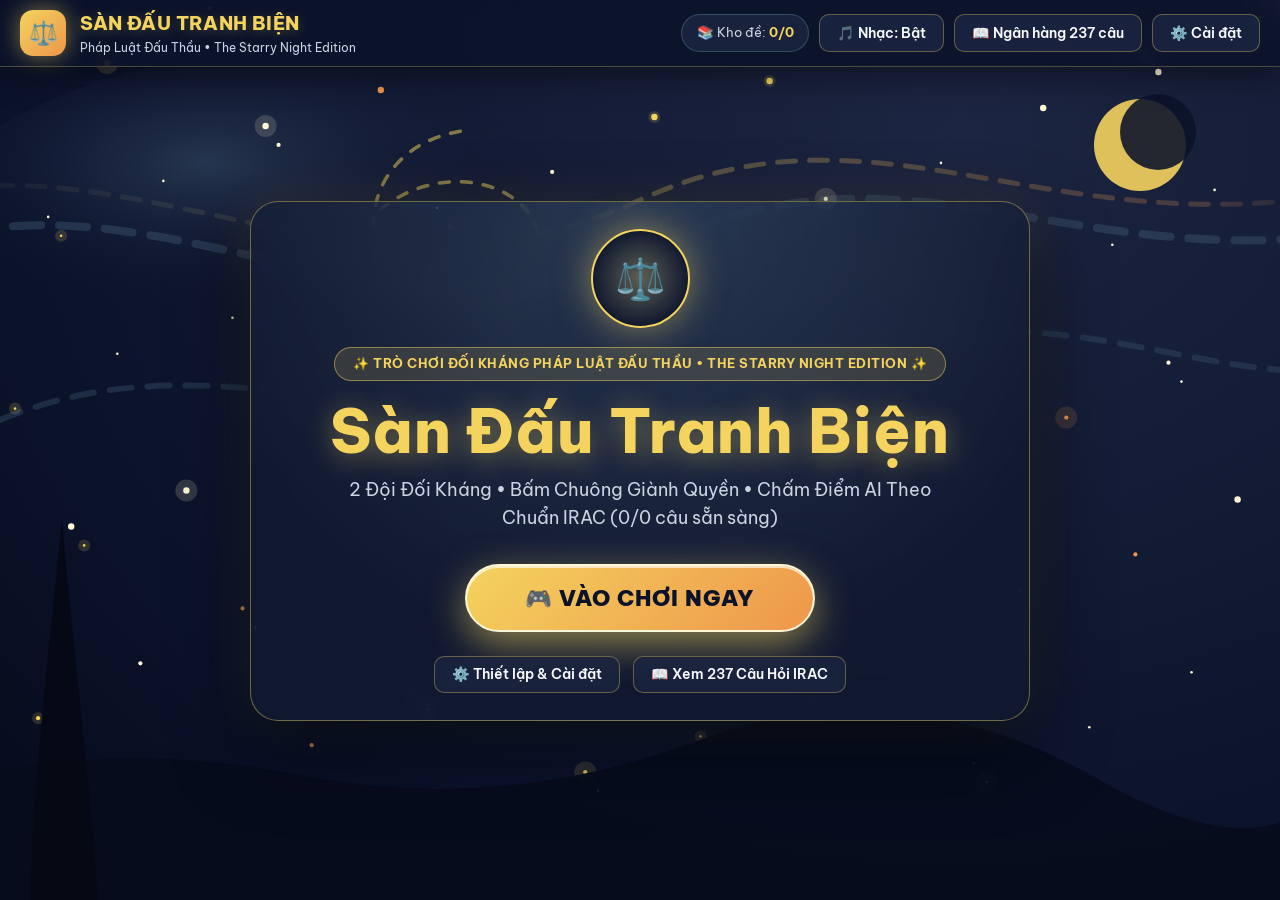
==== commit 1001b79b: "feat(v9.2): fix self-contained semanticGrader ES module & add Family Feud + Weakest Link buzzer effe" ====
--- a/frontend-service/public/index.html
+++ b/frontend-service/public/index.html
@@ -7,18 +7,18 @@
     <meta name="author" content="Nguyễn Quốc Đạt, Đỗ Hoàng Gia Bảo, Trần Võ Đăng Khoa" />
     <meta name="referrer" content="no-referrer" />
     <title>Sàn Đấu Tranh Biện | Pháp Luật Đấu Thầu</title>
-    <link rel="icon" type="image/svg+xml" href="./favicon.svg?v=9.0" />
-    <link rel="shortcut icon" href="./favicon.svg?v=9.0" />
+    <link rel="icon" type="image/svg+xml" href="./favicon.svg?v=9.2" />
+    <link rel="shortcut icon" href="./favicon.svg?v=9.2" />
     <link rel="preconnect" href="https://fonts.googleapis.com" />
     <link rel="preconnect" href="https://fonts.gstatic.com" crossorigin />
     <link
       href="https://fonts.googleapis.com/css2?family=Be+Vietnam+Pro:ital,wght@0,400;0,500;0,600;0,700;0,800;1,400&family=Playfair+Display:ital,wght@0,700;0,800;1,600&family=JetBrains+Mono:wght@500;700&display=swap"
       rel="stylesheet"
     />
-    <link rel="stylesheet" href="./css/styles.css?v=9.0" />
+    <link rel="stylesheet" href="./css/styles.css?v=9.2" />
   </head>
   <body>
     <div id="root"></div>
-    <script type="module" src="./js/app.js?v=9.0"></script>
+    <script type="module" src="./js/app.js?v=9.2"></script>
   </body>
 </html>
--- a/frontend-service/public/css/styles.css
+++ b/frontend-service/public/css/styles.css
@@ -2128,7 +2128,7 @@
 
 
 /* =========================================================
-   10. ĐƯỜNG LÊN ĐỈNH OLYMPIA GAMESHOW & ZERO-SCROLL 100dvh VIEWPORT (v9.0)
+   10. ĐƯỜNG LÊN ĐỈNH OLYMPIA GAMESHOW & ZERO-SCROLL 100dvh VIEWPORT (v9.1)
    ========================================================= */
 html,
 body {
@@ -2146,17 +2146,17 @@
   flex-direction: column;
 }
 
-.top-bar {
+.top-nav {
   flex: 0 0 auto;
   padding: 0.55rem 1.25rem;
 }
 
 /* Welcome & Setup zero-scroll adaptation */
-.welcome-splash-container,
+.welcome-screen,
 .landing-container,
 .victory-container {
   flex: 1 1 auto;
-  min-height: 0;
+  min-height: 0 !important;
   max-height: calc(100dvh - 60px);
   overflow: hidden;
   padding: 0.65rem 1.25rem;
@@ -2164,35 +2164,71 @@
   flex-direction: column;
   justify-content: center;
   align-items: center;
+  gap: 0.6rem;
+}
+
+.welcome-hero-box {
+  padding: clamp(1.2rem, 3vh, 2.2rem) clamp(1.25rem, 3.5vw, 2.6rem);
+  max-height: calc(100dvh - 135px);
 }
 
 .hero-card {
   width: 100%;
-  max-width: 1040px;
-  max-height: calc(100dvh - 115px);
+  max-width: 1120px;
+  max-height: calc(100dvh - 125px);
   overflow-y: auto;
-  padding: clamp(0.9rem, 2vh, 1.5rem) clamp(1.1rem, 2.4vw, 1.9rem);
-}
-
-.setup-grid {
-  margin-bottom: clamp(0.65rem, 1.5vh, 1.1rem);
-  gap: 0.9rem;
-}
-
-.team-setup-card {
-  padding: clamp(0.75rem, 1.6vh, 1.1rem) 1.1rem;
-}
-
-.config-bar {
-  padding: clamp(0.65rem, 1.4vh, 0.95rem) 1rem;
-  margin-bottom: clamp(0.65rem, 1.5vh, 1rem);
+  padding: clamp(0.85rem, 1.8vh, 1.35rem) clamp(1rem, 2.2vw, 1.75rem);
+}
+
+.setup-top-bar {
+  margin-bottom: 0.45rem;
+}
+
+.hero-heading {
+  font-size: clamp(1.35rem, 2.5vw, 1.95rem);
+  margin-bottom: 0.3rem;
+}
+
+.hero-desc {
+  margin-bottom: 0.75rem;
+  font-size: 0.88rem;
+}
+
+.teams-setup-grid {
+  margin-bottom: 0.75rem;
   gap: 0.85rem;
 }
 
-.landing-container .author-footer,
-.welcome-splash-container .author-footer {
-  margin-top: 0.45rem;
-  padding: 0.35rem 0;
+.team-setup-box {
+  padding: clamp(0.65rem, 1.4vh, 1rem) 1rem;
+}
+
+.team-box-header {
+  margin-bottom: 0.55rem;
+}
+
+.text-input {
+  padding: 0.5rem 0.8rem;
+  margin-bottom: 0.55rem;
+}
+
+.quick-match-bar {
+  padding: 0.55rem 0.95rem;
+  margin-bottom: 0.75rem;
+  gap: 0.65rem;
+}
+
+.hero-cta-row {
+  margin: 0.25rem 0 0.75rem;
+}
+
+.rule-mini-card {
+  padding: 0.65rem 0.9rem;
+}
+
+.landing-credits {
+  padding: 0.45rem 1rem;
+  font-size: 0.8rem;
   flex-shrink: 0;
 }
 
@@ -2211,7 +2247,7 @@
   gap: clamp(0.4rem, 1vh, 0.7rem);
 }
 
-.scoreboard-hud {
+.arena-hud {
   flex: 0 0 auto;
   gap: 0.85rem;
   margin-bottom: 0;
@@ -2227,18 +2263,25 @@
 
 .hud-center {
   flex: 0 0 auto;
-}
-
-.timer-ring-wrap {
-  width: clamp(64px, 8.8vh, 84px);
-  height: clamp(64px, 8.8vh, 84px);
-}
-
-.timer-number {
+  padding: 0.45rem 0.85rem;
+  gap: 0.25rem;
+}
+
+.countdown-ring-wrap {
+  width: clamp(62px, 8.2vh, 80px);
+  height: clamp(62px, 8.2vh, 80px);
+}
+
+.countdown-svg {
+  width: 100%;
+  height: 100%;
+}
+
+.countdown-center-text {
   font-size: clamp(1.1rem, 2vh, 1.45rem);
 }
 
-.timer-olympia-pop .timer-ring-wrap {
+.timer-olympia-pop .countdown-ring-wrap {
   transform: scale(1.1);
   filter: drop-shadow(0 0 22px rgba(244, 211, 94, 0.95));
   transition: transform 0.3s cubic-bezier(0.16, 1, 0.3, 1), filter 0.3s ease;
@@ -2249,6 +2292,7 @@
   height: 18px;
 }
 
+.stage-transition-card,
 .question-arena-card {
   flex: 1 1 auto;
   min-height: 0;
@@ -2259,12 +2303,12 @@
   overflow: hidden;
 }
 
-.question-meta-row {
+.question-card-header {
   flex: 0 0 auto;
-  margin-bottom: clamp(0.4rem, 1vh, 0.75rem);
-}
-
-.olympia-header-docked .q-badge-number {
+  margin-bottom: clamp(0.35rem, 0.8vh, 0.65rem);
+}
+
+.q-number-badge.olympia-header-docked {
   background: linear-gradient(135deg, var(--star-yellow), var(--star-amber));
   color: #0B132B;
   font-weight: 900;
@@ -2299,49 +2343,46 @@
   }
 }
 
-.question-box {
+.question-verbatim-text {
   flex: 0 1 auto;
-  padding: clamp(0.65rem, 1.5vh, 1.15rem) 1.25rem;
-  margin-bottom: clamp(0.45rem, 1.1vh, 0.85rem);
-  max-height: 26dvh;
+  padding: clamp(0.65rem, 1.5vh, 1.1rem) 1.25rem;
+  margin-bottom: clamp(0.45rem, 1vh, 0.8rem);
+  font-size: clamp(1rem, 2.05vh, 1.32rem);
+  line-height: 1.45;
+  max-height: 24dvh;
   overflow-y: auto;
 }
 
-.question-box h2 {
-  font-size: clamp(1rem, 2.1vh, 1.32rem);
-  line-height: 1.42;
-}
-
 /* Answering box compact zero-scroll */
-.answering-box {
+.answering-panel {
   flex: 1 1 auto;
   min-height: 0;
   display: flex;
   flex-direction: column;
   justify-content: space-between;
-  padding: clamp(0.65rem, 1.4vh, 1rem) 1.15rem;
-  gap: 0.5rem;
-}
-
-.answering-header {
-  margin-bottom: 0.25rem;
+  padding: clamp(0.6rem, 1.3vh, 0.95rem) 1.1rem;
+  gap: 0.45rem;
+}
+
+.answering-banner {
+  margin-bottom: 0.2rem;
 }
 
 .answer-textarea {
   flex: 1 1 auto;
-  min-height: 58px;
-  max-height: 15dvh;
-  padding: 0.6rem 0.9rem;
-  margin-bottom: 0.45rem;
-  font-size: 0.95rem;
+  min-height: 56px;
+  max-height: 14dvh;
+  padding: 0.55rem 0.85rem;
+  margin-bottom: 0.4rem;
+  font-size: 0.94rem;
 }
 
 .voice-combat-stage {
   flex: 1 1 auto;
   min-height: 0;
   gap: 0.45rem;
-  margin-bottom: 0.45rem;
-  justify-content: center;
+  margin-bottom: 0.25rem;
+  justify-content: space-between;
 }
 
 .voice-live-transcript-card {
@@ -2355,13 +2396,7 @@
   font-size: 0.94rem;
 }
 
-.btn-submit {
-  padding: clamp(0.55rem, 1.2vh, 0.85rem) 1.2rem;
-  font-size: 0.95rem;
-  flex-shrink: 0;
-}
-
-.buzzer-zone {
+.buzzer-arena-zone {
   flex: 1 1 auto;
   display: flex;
   flex-direction: column;
@@ -2369,8 +2404,12 @@
   gap: 0.5rem;
 }
 
-.buzzer-btn {
-  padding: clamp(0.65rem, 1.6vh, 1.15rem) 1rem;
+.buzzer-big-btn {
+  padding: clamp(0.7rem, 1.7vh, 1.25rem) 1rem;
+}
+
+.buzzer-icon {
+  font-size: clamp(1.7rem, 3.2vh, 2.2rem);
 }
 
 /* =========================================================
@@ -2429,18 +2468,6 @@
   to { opacity: 1; transform: scaleX(1.3); }
 }
 
-.hud-team-led-active-a {
-  border-color: #F4D35E !important;
-  box-shadow: 0 0 32px rgba(244, 211, 94, 0.75), inset 0 0 22px rgba(244, 211, 94, 0.25) !important;
-  transform: translateY(-2px) scale(1.02);
-}
-
-.hud-team-led-active-b {
-  border-color: #38BDF8 !important;
-  box-shadow: 0 0 32px rgba(56, 189, 248, 0.75), inset 0 0 22px rgba(56, 189, 248, 0.25) !important;
-  transform: translateY(-2px) scale(1.02);
-}
-
 /* =========================================================
    ĐƯỜNG LÊN ĐỈNH OLYMPIA QUESTION TRANSITION (ZOOM TO TOP)
    ========================================================= */
@@ -2466,27 +2493,21 @@
 .olympia-ring {
   position: absolute;
   border-radius: 50%;
-  border: 2px dashed rgba(244, 211, 94, 0.32);
-}
-
-.olympia-ring.ring-1 {
-  width: 240px;
-  height: 240px;
-  animation: spinRingCW 8s linear infinite;
-}
-
-.olympia-ring.ring-2 {
+  border: 2px dashed rgba(244, 211, 94, 0.35);
+}
+
+.olympia-ring.ring-outer {
   width: 340px;
   height: 340px;
+  animation: spinRingCW 9s linear infinite;
+}
+
+.olympia-ring.ring-inner {
+  width: 220px;
+  height: 220px;
   border-style: solid;
-  border-color: rgba(238, 150, 75, 0.24);
-  animation: spinRingCCW 12s linear infinite;
-}
-
-.olympia-ring.ring-3 {
-  width: 440px;
-  height: 440px;
-  animation: spinRingCW 16s linear infinite;
+  border-color: rgba(238, 150, 75, 0.35);
+  animation: spinRingCCW 6s linear infinite;
 }
 
 @keyframes spinRingCW {
@@ -2505,20 +2526,12 @@
   display: flex;
   flex-direction: column;
   align-items: center;
-  gap: 0.65rem;
-  animation: olympiaBannerCenterThenDock 0.9s cubic-bezier(0.22, 1, 0.36, 1) forwards;
-}
-
-.olympia-round-kicker {
-  font-size: 0.8rem;
-  font-weight: 800;
-  letter-spacing: 2.5px;
-  color: var(--star-amber);
-  text-transform: uppercase;
-}
-
-.olympia-question-title {
-  font-size: clamp(2.1rem, 4.5vw, 3.2rem);
+  gap: 0.5rem;
+  animation: olympiaBannerCenterThenDock 1.15s cubic-bezier(0.22, 1, 0.36, 1) forwards;
+}
+
+.olympia-zoom-title {
+  font-size: clamp(2rem, 4.2vw, 3rem);
   font-weight: 900;
   color: #FFFFFF;
   text-shadow: 0 0 28px rgba(244, 211, 94, 0.85);
@@ -2530,52 +2543,67 @@
     opacity: 0;
     transform: scale(0.55) translateY(30px);
   }
-  45% {
+  40% {
     opacity: 1;
     transform: scale(1.08) translateY(0);
   }
-  75% {
+  72% {
     opacity: 1;
     transform: scale(1) translateY(0);
   }
   100% {
     opacity: 0.92;
-    transform: scale(0.68) translateY(-115px);
+    transform: scale(0.68) translateY(-110px);
   }
 }
 
 /* =========================================================
    OLYMPIA LAUREL WREATH GRAND CHAMPIONSHIP VICTORY PODIUM
    ========================================================= */
-.olympia-victory-stage {
+.victory-card.olympia-victory-stage {
   position: relative;
+  overflow: hidden;
+  width: 100%;
+  max-width: 980px;
+  max-height: calc(100dvh - 80px);
+  padding: clamp(0.9rem, 2vh, 1.5rem) clamp(1.2rem, 2.5vw, 2rem);
+  display: flex;
+  flex-direction: column;
+  justify-content: space-between;
+  gap: clamp(0.45rem, 1.1vh, 0.8rem);
+  border: 2px solid rgba(244, 211, 94, 0.82);
+  box-shadow: 0 24px 80px rgba(0, 0, 0, 0.85), 0 0 55px rgba(244, 211, 94, 0.28);
 }
 
 .victory-god-rays {
   position: absolute;
+  top: 50%;
+  left: 50%;
   width: 680px;
   height: 680px;
+  margin-top: -340px;
+  margin-left: -340px;
   border-radius: 50%;
   background: conic-gradient(
     from 0deg,
     transparent 0deg 20deg,
-    rgba(244, 211, 94, 0.14) 20deg 40deg,
+    rgba(244, 211, 94, 0.12) 20deg 40deg,
     transparent 40deg 60deg,
-    rgba(238, 150, 75, 0.14) 60deg 80deg,
+    rgba(238, 150, 75, 0.12) 60deg 80deg,
     transparent 80deg 100deg,
-    rgba(244, 211, 94, 0.14) 100deg 120deg,
+    rgba(244, 211, 94, 0.12) 100deg 120deg,
     transparent 120deg 140deg,
-    rgba(238, 150, 75, 0.14) 140deg 160deg,
+    rgba(238, 150, 75, 0.12) 140deg 160deg,
     transparent 160deg 180deg,
-    rgba(244, 211, 94, 0.14) 180deg 200deg,
+    rgba(244, 211, 94, 0.12) 180deg 200deg,
     transparent 200deg 220deg,
-    rgba(238, 150, 75, 0.14) 220deg 240deg,
+    rgba(238, 150, 75, 0.12) 220deg 240deg,
     transparent 240deg 260deg,
-    rgba(244, 211, 94, 0.14) 260deg 280deg,
+    rgba(244, 211, 94, 0.12) 260deg 280deg,
     transparent 280deg 300deg,
-    rgba(238, 150, 75, 0.14) 300deg 320deg,
+    rgba(238, 150, 75, 0.12) 300deg 320deg,
     transparent 320deg 340deg,
-    rgba(244, 211, 94, 0.14) 340deg 360deg
+    rgba(244, 211, 94, 0.12) 340deg 360deg
   );
   filter: blur(8px);
   animation: spinRingCW 24s linear infinite;
@@ -2583,19 +2611,9 @@
   z-index: 0;
 }
 
-.olympia-victory-card {
+.victory-card.olympia-victory-stage > *:not(.victory-god-rays) {
   position: relative;
   z-index: 2;
-  width: 100%;
-  max-width: 980px;
-  max-height: calc(100dvh - 86px);
-  padding: clamp(0.95rem, 2.2vh, 1.65rem) clamp(1.25rem, 2.6vw, 2.2rem);
-  display: flex;
-  flex-direction: column;
-  justify-content: space-between;
-  gap: clamp(0.5rem, 1.3vh, 0.95rem);
-  border: 2px solid rgba(244, 211, 94, 0.82);
-  box-shadow: 0 24px 80px rgba(0, 0, 0, 0.85), 0 0 55px rgba(244, 211, 94, 0.28);
 }
 
 .laurel-wreath-crest {
@@ -2604,7 +2622,7 @@
   justify-content: center;
   gap: 0.55rem;
   margin: 0 auto;
-  padding: 0.35rem 1.25rem;
+  padding: 0.3rem 1.2rem;
   border-radius: 999px;
   background: radial-gradient(circle, rgba(244, 211, 94, 0.26), rgba(11, 19, 43, 0.9));
   border: 1.5px solid rgba(244, 211, 94, 0.68);
@@ -2612,33 +2630,26 @@
 }
 
 .laurel-branch {
-  font-size: clamp(1.5rem, 3vh, 2.1rem);
+  font-size: clamp(1.4rem, 2.8vh, 2rem);
   filter: drop-shadow(0 0 10px rgba(244, 211, 94, 0.8));
 }
 
-.laurel-left {
-  transform: scaleX(-1) rotate(-12deg);
-}
-
 .laurel-right {
-  transform: rotate(-12deg);
+  transform: scaleX(-1);
 }
 
 .victory-crown {
-  font-size: clamp(2rem, 4vh, 2.8rem);
+  font-size: clamp(1.9rem, 3.6vh, 2.6rem);
   margin-bottom: 0;
 }
 
-.victory-kicker {
-  font-size: 0.76rem;
-  font-weight: 800;
-  letter-spacing: 2px;
-  color: var(--star-amber);
-}
-
-.victory-headline {
-  font-size: clamp(1.35rem, 3vh, 2.05rem);
-  margin: 0;
+.victory-subtitle {
+  margin-bottom: 0;
+}
+
+.victory-title {
+  font-size: clamp(1.3rem, 2.8vh, 1.95rem);
+  margin-bottom: 0;
   color: var(--star-yellow);
   text-shadow: 0 0 24px rgba(244, 211, 94, 0.65);
 }
@@ -2646,12 +2657,12 @@
 .victory-margin-pill {
   display: inline-block;
   align-self: center;
-  padding: 0.32rem 1.15rem;
+  padding: 0.28rem 1.1rem;
   border-radius: 999px;
   background: rgba(244, 211, 94, 0.16);
   border: 1px solid rgba(244, 211, 94, 0.55);
   color: #FFFFFF;
-  font-size: 0.85rem;
+  font-size: 0.84rem;
 }
 
 .victory-margin-pill strong {
@@ -2659,18 +2670,18 @@
 }
 
 .olympia-podium-grid {
-  margin: 0.2rem 0;
-  gap: 1.1rem;
+  margin: 0.15rem 0;
+  gap: 1rem;
 }
 
 .podium-rank-tag {
   display: inline-block;
-  padding: 0.22rem 0.75rem;
+  padding: 0.2rem 0.7rem;
   border-radius: 999px;
   font-size: 0.72rem;
   font-weight: 900;
   letter-spacing: 1px;
-  margin-bottom: 0.35rem;
+  margin-bottom: 0.25rem;
   background: rgba(58, 80, 107, 0.55);
   color: var(--text-muted);
 }
@@ -2679,7 +2690,7 @@
   background: linear-gradient(160deg, rgba(244, 211, 94, 0.24), rgba(28, 37, 65, 0.96)) !important;
   border: 2px solid var(--star-yellow) !important;
   box-shadow: 0 0 36px rgba(244, 211, 94, 0.42) !important;
-  transform: translateY(-4px) scale(1.02);
+  transform: translateY(-3px) scale(1.01);
 }
 
 .podium-champion .podium-rank-tag {
@@ -2692,17 +2703,17 @@
 }
 
 .final-team-card {
-  padding: clamp(0.75rem, 1.8vh, 1.25rem) 1.1rem;
+  padding: clamp(0.65rem, 1.5vh, 1.1rem) 1rem;
 }
 
 .final-avatar {
-  font-size: clamp(1.8rem, 3.4vh, 2.4rem);
-  margin-bottom: 0.2rem;
-}
-
-.final-score {
-  font-size: clamp(1.5rem, 3vh, 2.15rem);
-  margin: 0.15rem 0 0.4rem;
+  font-size: clamp(1.7rem, 3.2vh, 2.2rem);
+  margin-bottom: 0.15rem;
+}
+
+.final-points {
+  font-size: clamp(1.45rem, 2.8vh, 2rem);
+  margin: 0.1rem 0 0.35rem;
 }
 
 .podium-stats-row {
@@ -2723,17 +2734,245 @@
 }
 
 .final-vs-bolt {
-  font-size: 1.5rem;
+  font-size: 1.4rem;
   font-weight: 900;
   color: var(--star-yellow);
   text-shadow: 0 0 18px rgba(244, 211, 94, 0.8);
 }
 
-.olympia-victory-card .author-highlight-box {
-  margin: 0;
-  padding: 0.6rem 1rem;
-}
-
-.olympia-victory-card .victory-actions {
-  margin-top: 0.15rem;
-}
+.victory-card.olympia-victory-stage .authors-honor-plaque {
+  margin-bottom: 0;
+  padding: 0.55rem 1rem;
+}
+
+.victory-card.olympia-victory-stage .authors-names {
+  font-size: 1.05rem;
+  margin-bottom: 0;
+}
+
+.victory-card.olympia-victory-stage .victory-actions {
+  margin-top: 0.1rem;
+}
+
+
+/* =========================================================
+   11. FAMILY FEUD FACE-OFF BUZZERS, STRIKE [X] & THE WEAKEST LINK TENSION (v9.2)
+   ========================================================= */
+/* Full-screen strobe flash when a team slams the buzzer */
+.buzzer-strobe-flash {
+  position: fixed;
+  inset: 0;
+  pointer-events: none;
+  z-index: 65;
+  animation: buzzerStrobeBurst 0.55s cubic-bezier(0.16, 1, 0.3, 1) forwards;
+}
+
+.buzzer-strobe-flash.flash-team-a {
+  background: radial-gradient(circle at 25% 50%, rgba(244, 211, 94, 0.55), rgba(238, 150, 75, 0.22) 55%, transparent 80%);
+}
+
+.buzzer-strobe-flash.flash-team-b {
+  background: radial-gradient(circle at 75% 50%, rgba(56, 189, 248, 0.55), rgba(37, 99, 235, 0.22) 55%, transparent 80%);
+}
+
+@keyframes buzzerStrobeBurst {
+  0% { opacity: 1; transform: scale(0.96); }
+  35% { opacity: 0.85; transform: scale(1.02); }
+  100% { opacity: 0; transform: scale(1.05); }
+}
+
+/* Family Feud 3D Mushroom Arcade Buzzer Podiums */
+.feud-mushroom-buzzer {
+  position: relative;
+  overflow: hidden;
+  border-radius: 22px;
+  padding: clamp(0.65rem, 1.5vh, 1.1rem) 1rem;
+  background: radial-gradient(circle at 50% 25%, rgba(28, 37, 65, 0.96), rgba(8, 14, 34, 0.99));
+  border: 2.5px solid rgba(244, 211, 94, 0.55);
+  box-shadow: 0 12px 28px rgba(0, 0, 0, 0.75), inset 0 1px 0 rgba(255, 255, 255, 0.22);
+}
+
+.feud-mushroom-buzzer.buzzer-b {
+  border-color: rgba(56, 189, 248, 0.58);
+}
+
+.feud-led-chase {
+  position: absolute;
+  inset: 3px;
+  border-radius: 18px;
+  border: 2px dotted rgba(244, 211, 94, 0.45);
+  pointer-events: none;
+  animation: feudLedBlink 1.1s steps(2, start) infinite;
+}
+
+.feud-mushroom-buzzer.buzzer-b .feud-led-chase {
+  border-color: rgba(56, 189, 248, 0.48);
+}
+
+@keyframes feudLedBlink {
+  0%, 100% { opacity: 0.35; }
+  50% { opacity: 0.95; }
+}
+
+.buzzer-dome-cap {
+  position: relative;
+  width: clamp(58px, 8.2vh, 78px);
+  height: clamp(58px, 8.2vh, 78px);
+  border-radius: 50%;
+  display: flex;
+  align-items: center;
+  justify-content: center;
+  margin-bottom: 0.15rem;
+  transition: transform 0.14s ease, box-shadow 0.14s ease;
+}
+
+.dome-gold {
+  background: radial-gradient(circle at 35% 30%, #FFF8D6 0%, #F4D35E 42%, #D97706 88%, #78350F 100%);
+  border: 3px solid #FEF08A;
+  box-shadow: 0 7px 0 #78350F, 0 0 26px rgba(244, 211, 94, 0.75);
+}
+
+.dome-cobalt {
+  background: radial-gradient(circle at 35% 30%, #E0F2FE 0%, #38BDF8 42%, #0284C7 88%, #1E3A8A 100%);
+  border: 3px solid #BAE6FD;
+  box-shadow: 0 7px 0 #1E3A8A, 0 0 26px rgba(56, 189, 248, 0.75);
+}
+
+.dome-glare {
+  position: absolute;
+  top: 8px;
+  left: 14px;
+  width: 22px;
+  height: 10px;
+  border-radius: 50%;
+  background: rgba(255, 255, 255, 0.65);
+  transform: rotate(-22deg);
+  pointer-events: none;
+}
+
+.feud-mushroom-buzzer:hover:not(:disabled) .buzzer-dome-cap {
+  transform: translateY(-2px) scale(1.06);
+}
+
+.feud-mushroom-buzzer:active:not(:disabled) .buzzer-dome-cap {
+  transform: translateY(4px) scale(0.97);
+  box-shadow: 0 2px 0 #78350F, 0 0 38px rgba(244, 211, 94, 1);
+}
+
+.feud-faceoff-center {
+  position: relative;
+  display: flex;
+  align-items: center;
+  justify-content: center;
+  padding: 0.55rem 1rem;
+  font-size: 0.85rem;
+  letter-spacing: 1.2px;
+}
+
+.faceoff-ring {
+  position: absolute;
+  inset: -6px;
+  border-radius: 999px;
+  border: 1.5px dashed rgba(244, 211, 94, 0.55);
+  animation: spinRingCW 8s linear infinite;
+  pointer-events: none;
+}
+
+/* Family Feud Face-Off Lockout Banner inside Answering Pod */
+.feud-lockout-banner {
+  display: flex;
+  align-items: center;
+  justify-content: space-between;
+  gap: 0.75rem;
+  flex-wrap: wrap;
+  padding: 0.45rem 0.9rem;
+  border-radius: 12px;
+  animation: feudBannerSlam 0.32s cubic-bezier(0.16, 1, 0.3, 1);
+}
+
+.feud-lockout-banner.lockout-team-a {
+  background: linear-gradient(90deg, rgba(244, 211, 94, 0.25), rgba(238, 150, 75, 0.12));
+  border: 1.5px solid #F4D35E;
+  box-shadow: 0 0 24px rgba(244, 211, 94, 0.35);
+}
+
+.feud-lockout-banner.lockout-team-b {
+  background: linear-gradient(90deg, rgba(56, 189, 248, 0.25), rgba(37, 99, 235, 0.12));
+  border: 1.5px solid #38BDF8;
+  box-shadow: 0 0 24px rgba(56, 189, 248, 0.35);
+}
+
+@keyframes feudBannerSlam {
+  from { transform: scale(0.92) translateY(-8px); opacity: 0; }
+  to { transform: scale(1) translateY(0); opacity: 1; }
+}
+
+.feud-bell-icon {
+  padding: 0.22rem 0.65rem;
+  border-radius: 999px;
+  background: linear-gradient(135deg, var(--star-yellow), var(--star-amber));
+  color: #0B132B;
+  font-weight: 900;
+  font-size: 0.76rem;
+  letter-spacing: 0.8px;
+}
+
+.feud-lockout-text {
+  font-size: 0.92rem;
+  color: #FFFFFF;
+}
+
+.feud-lockout-text strong {
+  color: var(--star-yellow);
+}
+
+/* Family Feud Giant Red [ X ] Strike & Steal Alert */
+.feud-strike-x-banner {
+  display: flex;
+  align-items: center;
+  justify-content: center;
+  gap: 0.9rem;
+  padding: 0.5rem 1rem;
+  margin-bottom: 0.5rem;
+  background: linear-gradient(90deg, rgba(127, 29, 29, 0.88), rgba(185, 28, 28, 0.65), rgba(127, 29, 29, 0.88));
+  border: 2px solid #F87171;
+  border-radius: 14px;
+  color: #FFFFFF;
+  box-shadow: 0 0 28px rgba(239, 68, 68, 0.55);
+  animation: strikeXShake 0.45s cubic-bezier(0.36, 0.07, 0.19, 0.97);
+}
+
+.feud-strike-x-box {
+  display: inline-flex;
+  align-items: center;
+  justify-content: center;
+  width: 34px;
+  height: 34px;
+  border-radius: 8px;
+  background: #DC2626;
+  border: 2.5px solid #FCA5A5;
+  color: #FFFFFF;
+  font-size: 1.25rem;
+  font-weight: 900;
+  box-shadow: 0 0 14px #EF4444;
+  flex-shrink: 0;
+}
+
+@keyframes strikeXShake {
+  0%, 100% { transform: scale(1); }
+  20% { transform: scale(1.04) translateX(-6px); }
+  40% { transform: scale(1.04) translateX(6px); }
+  60% { transform: scale(1.02) translateX(-4px); }
+  80% { transform: scale(1.02) translateX(4px); }
+}
+
+/* The Weakest Link Final 5-Second Red Studio Tension Stage */
+.weakest-link-critical-stage .question-arena-card {
+  border-color: rgba(248, 113, 113, 0.85) !important;
+  box-shadow: 0 0 42px rgba(239, 68, 68, 0.35), inset 0 0 28px rgba(239, 68, 68, 0.14) !important;
+}
+
+.weakest-link-critical-stage .hud-center {
+  border-color: #EF4444 !important;
+  box-shadow: 0 0 32px rgba(239, 68, 68, 0.65) !important;
+}
